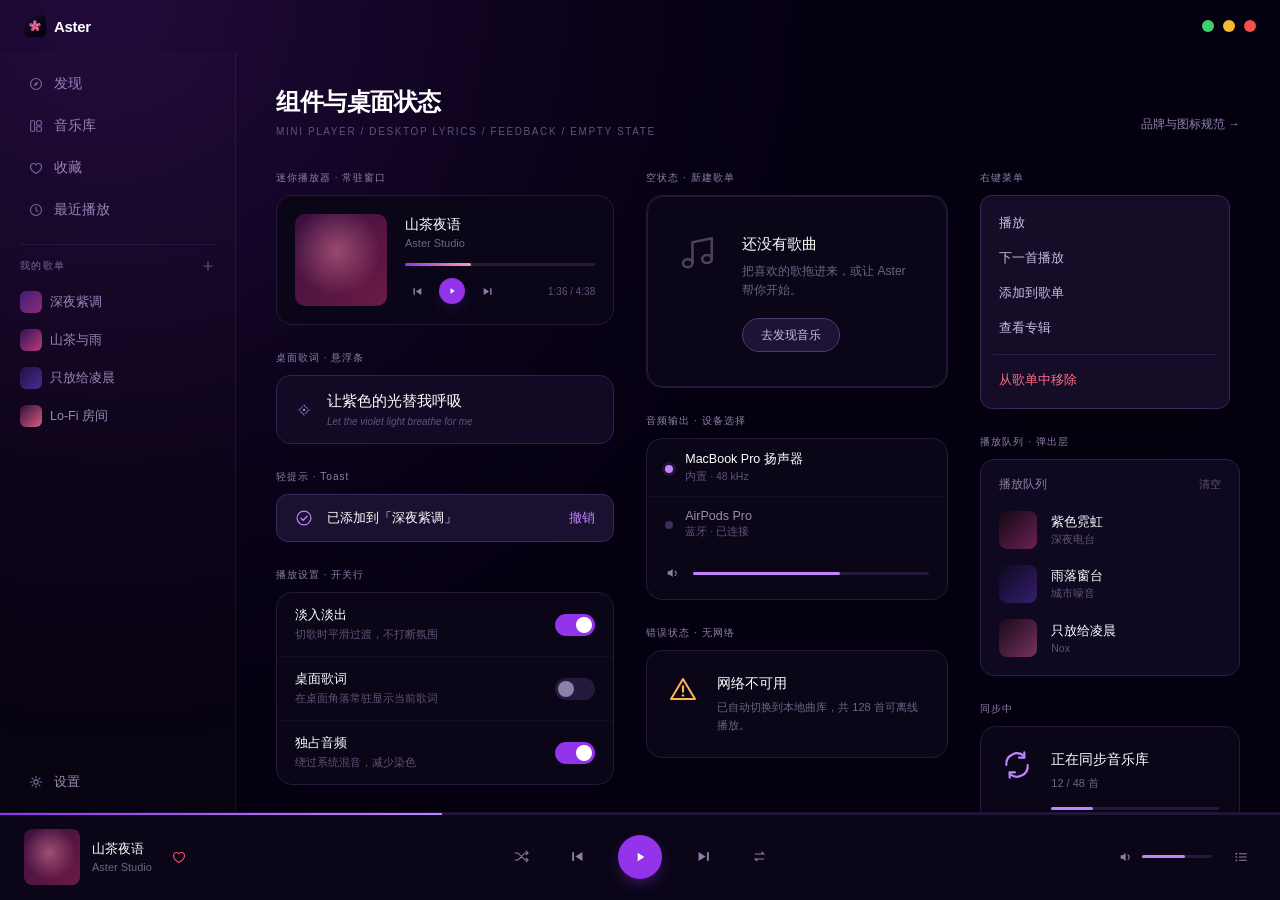
==== Design/components.html @ 730d6020 "初始化提交" ====
<!DOCTYPE html>
<html lang="zh-CN">
<head>
<meta charset="UTF-8">
<meta name="viewport" content="width=device-width, initial-scale=1">
<title>组件与状态 · Aster</title>
<link rel="stylesheet" href="styles.css">
<script>document.documentElement.classList.toggle('no-vt', !(("onpagereveal" in window) && location.protocol !== "file:"));</script>
</head>
<body data-page="components">

<script src="sprite.js"></script>

<div class="app">

  <header class="titlebar">
    <a class="brand" href="index.html">
      <svg class="mark" viewBox="0 0 512 512"><use href="#app-icon"/></svg>
      Aster
    </a>
    <div class="win-controls">
        <button class="wc wc-green" data-wc="max" title="进入全屏" aria-label="进入全屏">
          <svg class="ico-enter" viewBox="0 0 8 8"><path d="M1.5 1.5H4.4L1.5 4.4V1.5Z" fill="#0B2A16"/><path d="M6.5 6.5H3.6L6.5 3.6V6.5Z" fill="#0B2A16"/></svg>
          <svg class="ico-exit" viewBox="0 0 8 8"><path d="M4.5 3.5V1.2L1.2 4.5H3.5V3.5H4.5ZM3.5 4.5V6.8L6.8 3.5H4.5V4.5H3.5Z" fill="#0B2A16"/></svg>
        </button>
        <button class="wc wc-yellow" data-wc="min" title="缩小" aria-label="缩小">
          <svg viewBox="0 0 8 8"><path d="M2 4h4" stroke="#2A1D02" stroke-width="1.3" stroke-linecap="round" fill="none"/></svg>
        </button>
        <button class="wc wc-red" data-wc="close" title="关闭" aria-label="关闭">
          <svg viewBox="0 0 8 8"><path d="M2.2 2.2l3.6 3.6M5.8 2.2L2.2 5.8" stroke="#310604" stroke-width="1.15" stroke-linecap="round" fill="none"/></svg>
        </button>
      </div>
  </header>

  <div class="body">

    <aside class="sidebar">
      <nav class="nav">
        <a href="index.html"><svg class="icon"><use href="#i-home"/></svg>发现</a>
        <a href="playlist.html"><svg class="icon"><use href="#i-library"/></svg>音乐库</a>
        <a href="playlist.html"><svg class="icon"><use href="#i-heart"/></svg>收藏</a>
        <a href="playlist.html"><svg class="icon"><use href="#i-clock"/></svg>最近播放</a>
      </nav>

      <div class="side-sep"></div>

      <div class="side-label">
        我的歌单
        <button aria-label="新建歌单"><svg class="icon" style="width:14px;height:14px"><use href="#i-plus"/></svg></button>
      </div>
      <div class="playlists">
        <a href="playlist.html"><span class="pl-thumb" style="background:linear-gradient(135deg,#3A1A6B,#8B2D6B)"></span>深夜紫调</a>
        <a href="playlist.html"><span class="pl-thumb" style="background:linear-gradient(135deg,#241046,#C33C71)"></span>山茶与雨</a>
        <a href="playlist.html"><span class="pl-thumb" style="background:linear-gradient(135deg,#141033,#4B2A8F)"></span>只放给凌晨</a>
        <a href="playlist.html"><span class="pl-thumb" style="background:linear-gradient(135deg,#2B0E2A,#E0617F)"></span>Lo-Fi 房间</a>
      </div>

      <div class="side-bottom">
        <a href="settings.html"><svg class="icon"><use href="#i-settings"/></svg>设置</a>
      </div>
    </aside>

    <main class="content">

      <div class="page-head">
        <div>
          <h1>组件与桌面状态</h1>
          <p>MINI PLAYER  /  DESKTOP LYRICS  /  FEEDBACK  /  EMPTY STATE</p>
        </div>
        <a class="page-link" href="brand.html">品牌与图标规范 →</a>
      </div>

      <div class="spec-cols">

        <!-- ============ 第一列 ============ -->
        <div class="spec-col">

          <div>
            <p class="spec-label">迷你播放器 · 常驻窗口</p>
            <div class="spec">
              <div class="mini">
                <div class="cover"></div>
                <div class="mini-body">
                  <div class="mini-title">山茶夜语</div>
                  <div class="mini-artist">Aster Studio</div>
                  <div class="mini-bar"><i></i></div>
                  <div class="mini-ctrl">
                    <button class="icon-btn" data-prev aria-label="上一首"><svg class="icon"><use href="#i-prev"/></svg></button>
                    <button class="play-btn" data-toggle aria-label="播放/暂停">
                      <svg class="icon icon-play"><use href="#i-play"/></svg>
                      <svg class="icon icon-pause"><use href="#i-pause"/></svg>
                    </button>
                    <button class="icon-btn" data-next aria-label="下一首"><svg class="icon"><use href="#i-next"/></svg></button>
                    <span class="mini-time">1:42 / 4:38</span>
                  </div>
                </div>
              </div>
            </div>
          </div>

          <div>
            <p class="spec-label">桌面歌词 · 悬浮条</p>
            <div class="lyricbar">
              <svg class="icon mark"><use href="#i-lyric"/></svg>
              <div>
                <div class="lyric-main">让紫色的光替我呼吸</div>
                <div class="lyric-sub">Let the violet light breathe for me</div>
              </div>
            </div>
          </div>

          <div>
            <p class="spec-label">轻提示 · Toast</p>
            <div class="toast">
              <svg class="icon"><use href="#i-check"/></svg>
              <span>已添加到「深夜紫调」</span>
              <button>撤销</button>
            </div>
          </div>

          <div>
            <p class="spec-label">播放设置 · 开关行</p>
            <div class="spec">
              <div class="setting">
                <div class="txt"><strong>淡入淡出</strong><span>切歌时平滑过渡，不打断氛围</span></div>
                <div class="switch on"></div>
              </div>
              <div class="setting">
                <div class="txt"><strong>桌面歌词</strong><span>在桌面角落常驻显示当前歌词</span></div>
                <div class="switch"></div>
              </div>
              <div class="setting">
                <div class="txt"><strong>独占音频</strong><span>绕过系统混音，减少染色</span></div>
                <div class="switch on"></div>
              </div>
            </div>
          </div>

          <div>
            <p class="spec-label">首次启动 · 欢迎</p>
            <div class="spec">
              <div class="note-card">
                <svg class="icon" style="color:#C084FC"><use href="#i-sparkle"/></svg>
                <div>
                  <h4>欢迎来到 Aster</h4>
                  <p>先从一首歌开始，剩下的交给夜晚。</p>
                  <a class="btn-mini" href="index.html">开始聆听</a>
                </div>
              </div>
            </div>
          </div>

        </div>

        <!-- ============ 第二列 ============ -->
        <div class="spec-col">

          <div>
            <p class="spec-label">空状态 · 新建歌单</p>
            <div class="spec">
              <div class="empty">
                <svg class="icon"><use href="#i-note"/></svg>
                <div>
                  <h4>还没有歌曲</h4>
                  <p>把喜欢的歌拖进来，或让 Aster 帮你开始。</p>
                  <a class="btn-mini" href="index.html">去发现音乐</a>
                </div>
              </div>
            </div>
          </div>

          <div>
            <p class="spec-label">音频输出 · 设备选择</p>
            <div class="spec">
              <div class="device on">
                <span class="dot"></span>
                <div><strong>MacBook Pro 扬声器</strong><span>内置 · 48 kHz</span></div>
              </div>
              <div class="device">
                <span class="dot"></span>
                <div><strong>AirPods Pro</strong><span>蓝牙 · 已连接</span></div>
              </div>
              <div style="padding:14px 18px 18px;display:flex;align-items:center;gap:12px;color:#8B80A8">
                <svg class="icon"><use href="#i-volume"/></svg>
                <div class="vol-track" style="flex:1;width:auto"><i style="width:62%"></i></div>
              </div>
            </div>
          </div>

          <div>
            <p class="spec-label">错误状态 · 无网络</p>
            <div class="spec">
              <div class="note-card">
                <svg class="icon" style="color:#FFB454"><use href="#i-warn"/></svg>
                <div>
                  <h4>网络不可用</h4>
                  <p>已自动切换到本地曲库，共 128 首可离线播放。</p>
                </div>
              </div>
            </div>
          </div>

        </div>

        <!-- ============ 第三列 ============ -->
        <div class="spec-col">

          <div>
            <p class="spec-label">右键菜单</p>
            <div class="menu">
              <a href="now-playing.html">播放</a>
              <a href="#">下一首播放</a>
              <a href="#">添加到歌单</a>
              <a href="#">查看专辑</a>
              <hr>
              <a href="#" class="danger">从歌单中移除</a>
            </div>
          </div>

          <div>
            <p class="spec-label">播放队列 · 弹出层</p>
            <div class="listcard">
              <div class="lc-head"><strong>播放队列</strong><span>清空</span></div>
              <div class="q-row" data-play="紫色霓虹">
                <div class="q-cover" style="background:linear-gradient(135deg,#14080F,#6B2157)"></div>
                <div class="q-meta"><strong>紫色霓虹</strong><span>深夜电台</span></div>
              </div>
              <div class="q-row" data-play="雨落窗台">
                <div class="q-cover" style="background:linear-gradient(135deg,#0D0821,#361E6B)"></div>
                <div class="q-meta"><strong>雨落窗台</strong><span>城市噪音</span></div>
              </div>
              <div class="q-row" data-play="只放给凌晨">
                <div class="q-cover" style="background:linear-gradient(135deg,#1C081C,#75335C)"></div>
                <div class="q-meta"><strong>只放给凌晨</strong><span>Nox</span></div>
              </div>
            </div>
          </div>

          <div>
            <p class="spec-label">同步中</p>
            <div class="spec">
              <div class="note-card">
                <svg class="icon" style="color:#C084FC"><use href="#i-sync"/></svg>
                <div style="flex:1">
                  <h4>正在同步音乐库</h4>
                  <p>12 / 48 首</p>
                  <div class="vol-track" style="width:100%;margin-top:14px"><i style="width:25%"></i></div>
                </div>
              </div>
            </div>
          </div>

        </div>

      </div>
    </main>
  </div>

  <footer class="playerbar" id="playerbar">
    <div class="pb-progress"><div class="fill"></div></div>
    <div class="pb-left">
      <a href="now-playing.html" class="pb-cover" title="打开正在播放"></a>
      <div class="pb-meta">
        <strong id="pb-title">山茶夜语</strong>
        <span id="pb-artist">Aster Studio</span>
      </div>
      <button class="icon-btn liked" data-like aria-label="喜欢">
        <svg class="icon"><use href="#i-heart"/></svg>
      </button>
    </div>
    <div class="pb-center">
      <button class="icon-btn" aria-label="随机播放"><svg class="icon"><use href="#i-shuffle"/></svg></button>
      <button class="icon-btn" data-prev aria-label="上一首"><svg class="icon"><use href="#i-prev"/></svg></button>
      <button class="play-btn" data-toggle aria-label="播放/暂停">
        <svg class="icon icon-play"><use href="#i-play"/></svg>
        <svg class="icon icon-pause"><use href="#i-pause"/></svg>
      </button>
      <button class="icon-btn" data-next aria-label="下一首"><svg class="icon"><use href="#i-next"/></svg></button>
      <button class="icon-btn" aria-label="循环"><svg class="icon"><use href="#i-repeat"/></svg></button>
    </div>
    <div class="pb-right">
      <div class="volume">
        <svg class="icon"><use href="#i-volume"/></svg>
        <div class="vol-track"><i></i></div>
      </div>
      <button class="icon-btn" aria-label="播放歌曲列表" data-queue title="播放队列"><svg class="icon"><use href="#i-queue"/></svg></button>
    </div>
  </footer>

</div>

<script src="app.js"></script>
</body>
</html>
---- Design/styles.css ----
/* ============================================================
   Aster — 桌面音乐应用 / 视觉样式
   紫黑基调 · 山茶花图标 · 单页承载多页面原型
   ============================================================ */

:root{
  /* 底色 */
  --bg:            #050010;
  --panel:         #080311;
  --card:          #0A0517;
  --card-2:        #0E0820;
  --card-3:        #150D28;

  /* 描边 */
  --stroke:        #221A38;
  --stroke-soft:   #171029;
  --stroke-strong: #2A1F44;

  /* 品牌色 */
  --purple:        #9333EA;
  --purple-l:      #C084FC;
  --purple-glow:   #A855F7;
  --rose:          #FF4D6D;
  --rose-soft:     #FF6B8A;
  --gold:          #FFC46B;
  --amber:         #FFB454;

  /* 文字 */
  --text:          #FFFFFF;
  --text-2:        #A8A8C2;
  --text-3:        #6C6484;
  --text-4:        #5E5478;

  --r-xl: 22px;
  --r-lg: 20px;
  --r-md: 16px;
  --r-sm: 10px;

  --ease: cubic-bezier(.22,.61,.36,1);
}

*{ box-sizing: border-box; }

html,body{
  height:100%;
  margin:0;
  background: var(--bg);
}

body{
  font-family: "Inter", "Inter Tight", "Segoe UI", "Noto Sans SC", "PingFang SC",
               "HarmonyOS Sans SC", "Microsoft YaHei", -apple-system, BlinkMacSystemFont, sans-serif;
  color: var(--text);
  font-size: 14px;
  -webkit-font-smoothing: antialiased;
  text-rendering: optimizeLegibility;
}

a{ color: inherit; text-decoration: none; }

/* 图标精灵（由 sprite.js 注入）与通用图标尺寸 */
.sprite{ position:absolute; width:0; height:0; overflow:hidden; }
.icon{ width:16px; height:16px; display:inline-block; vertical-align:middle; flex:0 0 auto; }
button{ font-family: inherit; border:0; background:none; color:inherit; cursor:pointer; padding:0; }
::selection{ background: rgba(147,51,234,.4); }

/* 滚动条 */
::-webkit-scrollbar{ width:10px; height:10px; }
::-webkit-scrollbar-track{ background: transparent; }
::-webkit-scrollbar-thumb{ background:#221A38; border-radius:5px; border:3px solid transparent; background-clip: content-box; }
::-webkit-scrollbar-thumb:hover{ background:#332a52; background-clip: content-box; }

/* ============================================================
   应用外壳
   ============================================================ */
.app{
  height:100vh;
  display:flex;
  flex-direction:column;
  background: var(--bg);
  overflow:hidden;
}

/* 顶栏 */
.titlebar{
  height:52px;
  flex:0 0 52px;
  display:flex;
  align-items:center;
  justify-content:space-between;
  padding:0 24px;
  position:relative;
  z-index:20;
}
.brand{
  display:flex;
  align-items:center;
  gap:8px;
  font-family:"Inter Tight","Inter","Segoe UI",sans-serif;
  font-weight:600;
  font-size:15px;
  letter-spacing:-.02em;
}
.brand .mark{ width:22px; height:22px; display:block; }

/* 窗口控制：绿 = 缩小，黄 = 全屏，红 = 关闭 */
.win-controls{ display:flex; align-items:center; gap:9px; }
.wc{
  width:12px; height:12px;
  border-radius:50%;
  display:flex; align-items:center; justify-content:center;
  padding:0;
  transition: transform .16s var(--ease), filter .16s var(--ease);
}
.wc svg{ width:8px; height:8px; opacity:0; transition: opacity .14s var(--ease); }
.win-controls:hover .wc svg{ opacity:.82; }
.wc:hover{ filter:brightness(1.12); }
.wc:active{ transform: scale(.9); }
.wc-green{ background:#3FCF6E; }
.wc-yellow{ background:#F5B831; }
.wc-red{ background:#F2504B; }

/* 主体 */
.body{
  flex:1;
  min-height:0;
  display:flex;
  position:relative;
}

/* ============================================================
   侧边栏
   ============================================================ */
.sidebar{
  width:236px;
  flex:0 0 236px;
  background: var(--panel);
  border-right:1px solid var(--stroke-soft);
  display:flex;
  flex-direction:column;
  padding:12px 0 10px;
  overflow-y:auto;
}
.nav{ padding:0 16px; display:flex; flex-direction:column; gap:2px; }
.nav a{
  display:flex;
  align-items:center;
  gap:10px;
  height:40px;
  padding:0 12px;
  border-radius:10px;
  font-size:13.5px;
  color:#9A90B4;
  transition: background .16s var(--ease), color .16s var(--ease);
}
.nav a .icon{ width:16px; height:16px; flex:0 0 16px; color:#7A7099; transition: color .16s var(--ease); }
.nav a:hover{ background: rgba(255,255,255,.03); color:#C9BCE4; }
.nav a:hover .icon{ color:#9A90B4; }
.nav a.active{ background:#191030; color:#fff; }
.nav a.active .icon{ color: var(--purple-l); }

.side-sep{ height:1px; background: var(--stroke-soft); margin:14px 20px; }

.side-label{
  display:flex;
  align-items:center;
  justify-content:space-between;
  padding:0 20px;
  margin-bottom:10px;
  font-size:10px;
  letter-spacing:.14em;
  color:#7A7099;
  font-weight:500;
}
.side-label button{ color:#5E5478; display:flex; transition: color .16s var(--ease); }
.side-label button:hover{ color: var(--purple-l); }

.playlists{ padding:0 20px; display:flex; flex-direction:column; gap:0; }
.playlists a{
  display:flex;
  align-items:center;
  gap:8px;
  height:38px;
  padding:0 8px;
  margin:0 -8px;
  border-radius:8px;
  font-size:12.5px;
  color:#9A90B4;
  transition: background .16s var(--ease), color .16s var(--ease);
}
.playlists a:hover{ background: rgba(255,255,255,.03); color:#E8E2F5; }
.playlists a.current{ background:#191030; color:#fff; }
.pl-thumb{
  width:22px; height:22px; border-radius:6px; flex:0 0 22px;
}

.side-bottom{ margin-top:auto; padding:8px 16px 0; }
.side-bottom a{
  display:flex; align-items:center; gap:10px;
  height:40px; padding:0 12px; border-radius:10px;
  font-size:13px; color:#9A90B4;
  transition: background .16s var(--ease);
}
.side-bottom a:hover{ background: rgba(255,255,255,.03); }
.side-bottom .icon{ width:16px; height:16px; color:#7A7099; }

/* ============================================================
   内容区
   ============================================================ */
.content{
  flex:1;
  min-width:0;
  overflow-y:auto;
  padding:0 40px 36px;
  position:relative;
}
.content::before{
  content:"";
  position:fixed;
  left:0; top:0;
  width:900px; height:760px;
  background: radial-gradient(circle at 12% 0%, rgba(147,51,234,.20), rgba(120,40,200,.06) 42%, transparent 68%);
  pointer-events:none;
  z-index:0;
}
.content > *{ position:relative; z-index:1; }

.content-head{
  display:flex;
  align-items:flex-start;
  justify-content:space-between;
  gap:24px;
  padding-top:26px;
  margin-bottom:26px;
}
.greeting{
  margin:0 0 6px;
  font-size:12.5px;
  color:#8B80A8;
  letter-spacing:.02em;
}
h1.page-title{
  margin:0;
  font-size:29px;
  font-weight:700;
  letter-spacing:-.01em;
  line-height:1.25;
}
.head-actions{ display:flex; align-items:center; gap:20px; padding-top:2px; }

.search{
  display:flex;
  align-items:center;
  gap:10px;
  width:310px;
  height:36px;
  padding:0 14px;
  border-radius:18px;
  background:#120B22;
  border:1px solid #241A3E;
  transition: border-color .18s var(--ease), background .18s var(--ease);
}
.search:focus-within{ border-color: rgba(147,51,234,.55); background:#150D28; }
.search .icon{ width:14px; height:14px; color:#6C6484; flex:0 0 14px; }
.search input{
  flex:1; min-width:0;
  background:none; border:0; outline:0;
  color: var(--text);
  font-size:12.5px;
  font-family:inherit;
}
.search input::placeholder{ color:#6C6484; }
.search kbd{
  font-family:"Inter",sans-serif;
  font-size:10.5px;
  color:#4A4160;
  border:1px solid #2A2046;
  border-radius:5px;
  padding:1px 5px;
  line-height:1.4;
}
.avatar{
  width:30px; height:30px; border-radius:50%;
  background: linear-gradient(135deg,#9333EA,#FF4D6D);
  box-shadow: 0 0 0 1px #3A2C5E;
  flex:0 0 30px;
}

/* ---------- 精选横幅 ---------- */
.hero{
  position:relative;
  height:250px;
  border-radius: var(--r-lg);
  border:1px solid #3A2760;
  overflow:hidden;
  display:flex;
  align-items:center;
  justify-content:space-between;
  padding:0 32px;
  background-image:
    radial-gradient(circle at 88% 120%, rgba(255,77,109,.22), transparent 55%),
    linear-gradient(135deg,#380957 0%, #1C082E 52%, #5C1749 100%);
}
.hero-copy{ position:relative; z-index:2; }
.hero-tag{
  margin:0 0 6px;
  font-size:10.5px;
  font-weight:600;
  letter-spacing:.2em;
  color:#D8B4FE;
}
.hero h2{
  margin:0 0 14px;
  font-size:40px;
  font-weight:700;
  letter-spacing:-.02em;
  line-height:1.1;
}
.hero p{
  margin:0 0 22px;
  max-width:400px;
  font-size:13px;
  line-height:1.65;
  color:#B9AECF;
  white-space:pre-line;
}
.hero-actions{ display:flex; gap:12px; }
.btn{
  display:inline-flex;
  align-items:center;
  gap:8px;
  height:42px;
  padding:0 24px;
  border-radius:21px;
  font-size:13px;
  font-weight:500;
  transition: transform .16s var(--ease), background .16s var(--ease), box-shadow .2s var(--ease);
}
.btn .icon{ width:14px; height:14px; }
.btn-primary{
  background: var(--purple);
  color:#fff;
  box-shadow: 0 6px 20px -8px rgba(147,51,234,.9);
}
.btn-primary:hover{ background:#9F46F0; box-shadow:0 8px 26px -8px rgba(168,85,247,.95); }
.btn-ghost{
  background:#150A28;
  border:1px solid #4A3A70;
  color:#C9BCE4;
}
.btn-ghost:hover{ background:#1D1033; }
.btn:active{ transform: translateY(1px); }

.hero-art{
  position:relative;
  width:192px; height:192px;
  border-radius: var(--r-md);
  border:1px solid #5A3A78;
  overflow:hidden;
  flex:0 0 192px;
  background-image:
    radial-gradient(circle at 44% 42%, rgba(255,150,175,.40), rgba(255,90,130,.12) 44%, transparent 64%),
    linear-gradient(135deg,#380957 0%, #1C082E 48%, #6E1B50 100%);
  transition: transform .4s var(--ease);
}
.hero:hover .hero-art{ transform: scale(1.02) rotate(-.6deg); }
.art-ring{
  position:absolute; inset:34%;
  border:1px solid rgba(255,255,255,.28);
  border-radius:50%;
}

/* ---------- 分区标题 ---------- */
.section-head{
  display:flex;
  align-items:baseline;
  justify-content:space-between;
  margin:34px 0 20px;
}
.section-head h3{
  margin:0;
  font-size:17px;
  font-weight:600;
  letter-spacing:-.01em;
}
.section-head a{ font-size:12px; color:#7A7099; transition: color .16s var(--ease); }
.section-head a:hover{ color: var(--purple-l); }

/* ---------- 专辑卡片 ---------- */
.cards{
  display:grid;
  grid-template-columns: repeat(5, minmax(0,1fr));
  gap:20px;
}
.card{ display:block; }
.card .cover{
  position:relative;
  aspect-ratio:1;
  border-radius:14px;
  border:1px solid #2A1F44;
  overflow:hidden;
  transition: transform .28s var(--ease), box-shadow .28s var(--ease);
}
.card:hover .cover{
  transform: translateY(-4px);
  box-shadow: 0 18px 40px -18px rgba(0,0,0,.9), 0 0 0 1px rgba(192,132,252,.18);
}
.card .cover::after{
  content:"";
  position:absolute; inset:0;
  background: linear-gradient(180deg, transparent 55%, rgba(5,0,16,.35));
  opacity:0;
  transition: opacity .28s var(--ease);
}
.card:hover .cover::after{ opacity:1; }
.card .play-fab{
  position:absolute;
  right:12px; bottom:12px;
  width:38px; height:38px;
  border-radius:50%;
  background: var(--purple);
  display:flex; align-items:center; justify-content:center;
  opacity:0;
  transform: translateY(6px);
  transition: opacity .24s var(--ease), transform .24s var(--ease);
  box-shadow:0 8px 20px -8px rgba(0,0,0,.8);
  z-index:2;
}
.card .play-fab .icon{ width:14px; height:14px; }
.card:hover .play-fab{ opacity:1; transform:none; }
.card h4{
  margin:12px 0 4px;
  font-size:13px;
  font-weight:500;
  color:#fff;
}
.card span{
  font-size:11.5px;
  color:#6C6484;
}

/* 封面渐变（与设计稿一致） */
.c1{ background-image: radial-gradient(circle at 78% 82%, rgba(255,120,155,.40), rgba(255,77,109,0) 62%), linear-gradient(135deg,#241040,#5C214A); }
.c2{ background-image: radial-gradient(circle at 12% 8%, rgba(216,180,254,.30), rgba(147,51,234,0) 60%), linear-gradient(135deg,#14080F,#6B2157); }
.c3{ background-image: radial-gradient(circle at 55% 88%, rgba(140,90,255,.42), rgba(120,60,220,0) 62%), linear-gradient(135deg,#0D0821,#361E6B); }
.c4{ background-image: radial-gradient(circle at 22% 55%, rgba(255,150,165,.28), rgba(255,120,140,0) 58%), linear-gradient(135deg,#1C081C,#75335C); }
.c5{ background-image: radial-gradient(circle at 60% 12%, rgba(190,150,255,.36), rgba(140,80,230,0) 60%), linear-gradient(135deg,#0D0824,#4F2985); }

/* ============================================================
   播放条
   ============================================================ */
.playerbar{
  position:relative;
  flex:0 0 88px;
  height:88px;
  background: var(--card);
  border-top:1px solid #1C1436;
  display:flex;
  align-items:center;
  padding:0 24px;
  z-index:15;
}
.pb-progress{
  position:absolute;
  top:0; left:0; right:0;
  height:2px;
  background:#221637;
}
.pb-progress .fill{
  height:100%;
  width:43%;
  background: linear-gradient(90deg,#9333EA,#C084FC);
  position:relative;
}
.pb-progress .fill::after{
  content:"";
  position:absolute;
  right:-4px; top:-3px;
  width:8px; height:8px;
  border-radius:50%;
  background:#fff;
  opacity:0;
  transition: opacity .2s var(--ease);
}
.playerbar:hover .pb-progress .fill::after{ opacity:1; }

.pb-left{
  display:flex;
  align-items:center;
  gap:12px;
  min-width:0;
  flex:1;
}
.pb-cover{
  width:56px; height:56px;
  border-radius:8px;
  flex:0 0 56px;
  background-image:
    radial-gradient(circle at 45% 42%, rgba(255,150,175,.45), transparent 60%),
    linear-gradient(135deg,#3A0F3F,#6B1A46);
}
.pb-meta{ min-width:0; }
.pb-meta strong{
  display:block;
  font-size:13px;
  font-weight:500;
  white-space:nowrap;
  overflow:hidden;
  text-overflow:ellipsis;
}
.pb-meta span{
  display:block;
  font-size:11px;
  color:#6C6484;
  margin-top:3px;
  white-space:nowrap;
  overflow:hidden;
  text-overflow:ellipsis;
}
.icon-btn{
  width:30px; height:30px;
  display:flex; align-items:center; justify-content:center;
  border-radius:50%;
  color:#8B80A8;
  transition: color .16s var(--ease), background .16s var(--ease);
}
.icon-btn:hover{ color:#E8E2F5; background: rgba(255,255,255,.05); }
.icon-btn .icon{ width:16px; height:16px; }
.icon-btn.liked{ color: var(--rose); }
.icon-btn.liked .icon path{ fill: rgba(255,77,109,.18); }

.pb-center{
  display:flex;
  align-items:center;
  gap:26px;
  flex:0 0 auto;
}
.pb-center .icon-btn .icon{ width:17px; height:17px; }
.play-btn{
  width:44px; height:44px;
  border-radius:50%;
  background: var(--purple);
  display:flex; align-items:center; justify-content:center;
  box-shadow: 0 6px 18px -8px rgba(147,51,234,.9);
  transition: background .16s var(--ease), transform .16s var(--ease);
}
.play-btn:hover{ background:#9F46F0; }
.play-btn:active{ transform: scale(.96); }
.play-btn .icon{ width:16px; height:16px; }
.play-btn .icon-pause{ display:none; }
.playing .play-btn .icon-play{ display:none; }
.playing .play-btn .icon-pause{ display:block; }
/* 无播放条的页面（正在播放）由根节点承担播放状态 */
.is-playing .play-btn .icon-play{ display:none; }
.is-playing .play-btn .icon-pause{ display:block; }

.pb-right{
  display:flex;
  align-items:center;
  gap:14px;
  flex:1;
  justify-content:flex-end;
}
.volume{
  display:flex; align-items:center; gap:8px;
  color:#8B80A8;
}
.volume .icon{ width:16px; height:16px; }
.vol-track{
  width:70px; height:3px; border-radius:2px;
  background:#241A3E;
  position:relative;
}
.vol-track i{
  position:absolute; inset:0 auto 0 0;
  width:62%;
  border-radius:2px;
  background: var(--purple-l);
}

/* ============================================================
   02 正在播放
   ============================================================ */
.np{
  height:100vh;
  display:flex;
  flex-direction:column;
  overflow:hidden;
  position:relative;
}
.np::before,
.np::after{
  content:"";
  position:absolute;
  border-radius:50%;
  pointer-events:none;
}
.np::before{
  width:1100px; height:900px;
  left:-240px; top:340px;
  background: radial-gradient(circle, rgba(147,51,234,.30), rgba(90,26,150,.05) 50%, transparent 70%);
}
.np::after{
  width:1000px; height:900px;
  right:-120px; top:-420px;
  background: radial-gradient(circle, rgba(255,77,109,.20), rgba(150,50,100,.04) 50%, transparent 70%);
}
.np-head{
  position:relative; z-index:5;
  height:56px; flex:0 0 56px;
  display:flex; align-items:center; gap:14px;
  padding:0 26px;
}
.np-head .back{
  width:30px; height:30px;
  display:flex; align-items:center; justify-content:center;
  border-radius:50%;
  color:#C9BCE4;
  transition: background .16s var(--ease);
}
.np-head .back:hover{ background: rgba(255,255,255,.05); }
.np-head .back .icon{ width:18px; height:18px; }
.np-head .crumb{ font-size:12.5px; color:#8B80A8; }
.np-head .win-controls{ margin-left:auto; }

.np-body{
  position:relative; z-index:4;
  flex:1; min-height:0;
  display:grid;
  grid-template-columns: 420px minmax(0,1fr);
  gap:140px;
  padding:52px 100px 40px;
  align-items:start;
}
.np-left{ width:420px; }
.np-art{
  position:relative;
  width:420px; height:420px;
  border-radius: var(--r-xl);
  border:1px solid #5A3A78;
  overflow:hidden;
  background-image:
    radial-gradient(circle at 42% 40%, rgba(255,150,175,.55), rgba(255,90,130,.14) 45%, transparent 66%),
    linear-gradient(135deg,#3D0F57 0%, #1E0833 46%, #7A1F52 100%);
  box-shadow: 0 40px 90px -40px rgba(0,0,0,.95);
}
.np-art .art-ring{ inset:34%; border-color: rgba(255,255,255,.26); }

.np-title{
  margin:26px 0 8px;
  font-size:34px;
  font-weight:700;
  letter-spacing:-.02em;
}
.np-artist{ margin:0; font-size:13.5px; color:#8B80A8; }

.np-progress{ margin-top:30px; }
.range{
  position:relative;
  height:3px;
  border-radius:2px;
  background:#2A2046;
  cursor:pointer;
}
.range .fill{
  position:absolute; inset:0 auto 0 0;
  border-radius:2px;
  background: linear-gradient(90deg,#9333EA,#FF9AAB);
}
.range .knob{
  position:absolute;
  top:50%; width:10px; height:10px;
  border-radius:50%; background:#fff;
  transform: translate(-50%,-50%);
  box-shadow: 0 0 0 4px rgba(255,255,255,.08);
}
.range-time{
  display:flex; justify-content:space-between;
  margin-top:12px;
  font-size:11px;
  color:#6C6484;
  font-variant-numeric: tabular-nums;
}

.np-controls{
  display:flex;
  align-items:center;
  gap:26px;
  margin-top:28px;
}
.np-controls .icon-btn .icon{ width:18px; height:18px; }
.np-controls .play-btn{ width:64px; height:64px; }
.np-controls .play-btn .icon{ width:22px; height:22px; }
.np-controls .spacer{ flex:1; }

.np-right{ min-width:0; }
.lyrics-label{
  font-size:10px; letter-spacing:.2em; color:#5E5478;
  font-weight:500; margin:0 0 26px;
}
.lyrics{ display:flex; flex-direction:column; gap:18px; }
.lyric{
  position:relative;
  font-size:17px;
  line-height:1.5;
  color:#4E4568;
  cursor:pointer;
  transition: color .28s var(--ease), transform .28s var(--ease);
  padding-left:0;
}
.lyric:hover{ color:#8B80A8; }
.lyric.near{ color:#6B6088; }
.lyric.active{
  font-size:24px;
  font-weight:500;
  color:#fff;
  letter-spacing:-.01em;
}
.lyric.active::before{
  content:"";
  position:absolute;
  left:-32px; top:50%;
  transform: translateY(-50%);
  width:3px; height:26px;
  border-radius:2px;
  background: var(--purple-glow);
}

.np-queue{ margin-top:34px; border-top:1px solid var(--stroke-soft); padding-top:20px; }
.np-queue .section-head{ margin:0 0 16px; }
.np-queue .section-head h3{ font-size:12px; color:#8B80A8; font-weight:500; }
.np-queue .section-head span{ font-size:11px; color:#5E5478; }
.q-row{
  display:flex; align-items:center; gap:14px;
  padding:9px 10px; margin:0 -10px;
  border-radius:10px;
  cursor:pointer;
  transition: background .16s var(--ease);
}
.q-row:hover{ background: rgba(255,255,255,.03); }
.q-cover{ width:38px; height:38px; border-radius:8px; flex:0 0 38px; }
.q-meta{ flex:1; min-width:0; }
.q-meta strong{ display:block; font-size:13px; font-weight:500; }
.q-meta span{ display:block; font-size:10.5px; color:#5E5478; margin-top:2px; }
.q-time{ font-size:11px; color:#5E5478; font-variant-numeric: tabular-nums; }

/* ============================================================
   03 歌单详情
   ============================================================ */
.pk-head{
  display:flex;
  align-items:flex-start;
  gap:28px;
  padding-top:26px;
}
.pk-cover{
  width:168px; height:168px;
  border-radius: var(--r-md);
  border:1px solid #4A3568;
  flex:0 0 168px;
  position:relative;
  overflow:hidden;
  background-image:
    radial-gradient(circle at 40% 42%, rgba(255,160,180,.45), transparent 62%),
    linear-gradient(135deg,#1E0C38 0%, #4D1949 55%, #6B2347 100%);
}
.pk-cover .art-ring{ inset:31%; border-color: rgba(255,255,255,.24); }
.pk-info{ min-width:0; padding-top:4px; }
.pk-type{
  margin:0 0 8px;
  font-size:10px; font-weight:600;
  letter-spacing:.2em;
  color: var(--purple-l);
}
.pk-info h1{
  margin:0 0 12px;
  font-size:42px;
  font-weight:700;
  letter-spacing:-.025em;
  line-height:1.1;
}
.pk-desc{ margin:0 0 12px; font-size:13px; color:#A8A8C2; max-width:620px; line-height:1.6; }
.pk-meta{ margin:0 0 20px; font-size:11.5px; color:#6C6484; }
.pk-actions{ display:flex; align-items:center; gap:12px; }
.btn-sm{ height:40px; padding:0 20px; border-radius:20px; font-size:13px; }

.tracks{ margin-top:34px; }
.tr-head,
.tr-row{
  display:grid;
  grid-template-columns: 46px minmax(0,1fr) 300px 92px;
  align-items:center;
}
.tr-head{
  height:34px;
  font-size:10.5px;
  color:#5E5478;
  border-bottom:1px solid var(--stroke-soft);
  letter-spacing:.02em;
}
.tr-head .num{ padding-left:6px; }
.tr-row{
  height:56px;
  border-radius:10px;
  transition: background .14s var(--ease);
  cursor:pointer;
  position:relative;
}
.tr-row:hover{ background: rgba(255,255,255,.035); }
.tr-row .num{
  padding-left:8px;
  font-size:11px;
  color:#5E5478;
  font-variant-numeric: tabular-nums;
}
.tr-cell{ display:flex; align-items:center; gap:14px; min-width:0; }
.tr-cover{ width:36px; height:36px; border-radius:6px; flex:0 0 36px; }
.tr-name{
  font-size:13px; color:#E8E2F5;
  white-space:nowrap; overflow:hidden; text-overflow:ellipsis;
}
.tr-album{ font-size:12px; color:#6C6484; white-space:nowrap; overflow:hidden; text-overflow:ellipsis; }
.tr-dur{ font-size:11px; color:#5E5478; font-variant-numeric: tabular-nums; text-align:left; padding-left:4px; }
.tr-row.active .tr-name{ color: var(--purple-l); font-weight:500; }
.tr-row.active .num{ visibility:hidden; }
.tr-row .eq{
  position:absolute;
  left:10px; top:50%;
  transform:translateY(-50%);
  display:none;
}
.tr-row.active .eq{ display:flex; }

/* 跳动均衡器 */
.eq{ display:flex; align-items:flex-end; gap:2px; height:14px; }
.eq i{
  width:3px; border-radius:2px; background: var(--purple-l);
  animation: eq 1s ease-in-out infinite;
}
.eq i:nth-child(1){ height:6px; animation-delay:0s; }
.eq i:nth-child(2){ height:12px; animation-delay:.18s; }
.eq i:nth-child(3){ height:8px; animation-delay:.36s; }
@keyframes eq{
  0%,100%{ transform: scaleY(.55); }
  50%{ transform: scaleY(1); }
}
.paused .eq i{ animation-play-state: paused; }

/* ============================================================
   04 组件与状态
   ============================================================ */
.page-head{ padding-top:34px; margin-bottom:34px; display:flex; align-items:flex-end; justify-content:space-between; gap:24px; }
.page-link{ font-size:12px; color:#8B80A8; padding-bottom:3px; border-bottom:1px solid transparent; transition:color .16s var(--ease), border-color .16s var(--ease); white-space:nowrap; }
.page-link:hover{ color:#C9BCE4; border-color:#4A3A70; }
.page-head h1{
  margin:0 0 8px;
  font-size:24px;
  font-weight:700;
  letter-spacing:-.02em;
}
.page-head p{
  margin:0;
  font-size:10px;
  letter-spacing:.16em;
  color:#5E5478;
  font-weight:500;
}

.spec-cols{
  display:grid;
  grid-template-columns: 1.12fr 1fr .86fr;
  gap:32px;
  align-items:start;
}
.spec-col{ display:flex; flex-direction:column; gap:26px; }
.spec-label{
  margin:0 0 10px;
  font-size:10px;
  letter-spacing:.1em;
  color:#8B80A8;
}
.spec{
  background: var(--card);
  border:1px solid var(--stroke);
  border-radius: var(--r-md);
  overflow:hidden;
}

/* 迷你播放器 */
.mini{
  display:flex;
  align-items:center;
  gap:18px;
  padding:18px;
}
.mini .cover{
  width:92px; height:92px; border-radius:10px; flex:0 0 92px;
  background-image:
    radial-gradient(circle at 45% 40%, rgba(255,150,175,.42), transparent 60%),
    linear-gradient(135deg,#3A0F3F,#6B1A46);
}
.mini-body{ flex:1; min-width:0; }
.mini-title{ font-size:13.5px; font-weight:500; }
.mini-artist{ font-size:11px; color:#6C6484; margin-top:3px; }
.mini-bar{
  height:3px; border-radius:2px; background:#241A3E;
  margin:14px 0 12px; position:relative;
}
.mini-bar i{
  position:absolute; inset:0 auto 0 0; width:39%;
  border-radius:2px;
  background: linear-gradient(90deg,#9333EA,#FF9AAB);
}
.mini-ctrl{ display:flex; align-items:center; gap:10px; }
.mini-ctrl .icon-btn{ width:24px; height:24px; }
.mini-ctrl .icon-btn .icon{ width:13px; height:13px; }
.mini-ctrl .play-btn{ width:26px; height:26px; }
.mini-ctrl .play-btn .icon{ width:10px; height:10px; }
.mini-time{ margin-left:auto; font-size:10px; color:#5E5478; font-variant-numeric: tabular-nums; }

/* 桌面歌词条 */
.lyricbar{
  display:flex; align-items:center; gap:16px;
  padding:16px 20px;
  border-radius:14px;
  background:#120A24;
  border:1px solid #2E2150;
}
.lyricbar .mark{ width:14px; height:14px; color:var(--purple-l); flex:0 0 14px; }
.lyric-main{ font-size:15px; font-weight:500; }
.lyric-sub{ font-size:10px; color:#5E5478; margin-top:5px; font-style:italic; }

/* Toast */
.toast{
  display:flex; align-items:center; gap:14px;
  padding:14px 18px;
  border-radius:12px;
  background:#1A1030;
  border:1px solid #3A2B5E;
  box-shadow: 0 20px 40px -24px rgba(0,0,0,.9);
}
.toast .icon{ width:18px; height:18px; color:var(--purple-l); flex:0 0 18px; }
.toast span{ font-size:12.5px; }
.toast button{ margin-left:auto; font-size:12.5px; font-weight:500; color:var(--purple-l); }

/* 空状态 */
.empty{
  display:flex;
  gap:22px;
  padding:34px 28px;
  border-radius: var(--r-md);
  background:#0A0517;
  border:1px solid var(--stroke);
  align-items:flex-start;
}
.empty .icon{ width:44px; height:44px; color:#4A4160; flex:0 0 44px; }
.empty h4{ margin:4px 0 8px; font-size:15px; font-weight:500; }
.empty p{ margin:0 0 18px; font-size:12px; line-height:1.6; color:#6C6484; max-width:330px; }
.btn-mini{
  display:inline-flex; align-items:center;
  height:34px; padding:0 18px;
  border-radius:17px;
  background:#1E1236;
  border:1px solid #4A3A70;
  font-size:12px; font-weight:500; color:#C9BCE4;
  transition: background .16s var(--ease);
}
.btn-mini:hover{ background:#261741; }

/* 右键菜单 */
.menu{
  width:250px;
  padding:10px 0;
  border-radius:12px;
  background:#150D28;
  border:1px solid #352A54;
  box-shadow: 0 30px 60px -30px rgba(0,0,0,.95);
}
.menu a{
  display:block;
  padding:9px 18px;
  font-size:12.5px;
  color:#C9BCE4;
  transition: background .14s var(--ease);
}
.menu a:hover{ background: rgba(255,255,255,.05); }
.menu a.danger{ color: var(--rose-soft); }
.menu hr{ border:0; height:1px; background:#2A2046; margin:8px 12px; }

/* 列表卡（队列） */
.listcard{
  padding:16px 18px 10px;
  border-radius:14px;
  background:#0E0820;
  border:1px solid #2A1F44;
}
.listcard .lc-head{
  display:flex; align-items:center; justify-content:space-between;
  margin-bottom:10px;
}
.listcard .lc-head strong{ font-size:12px; font-weight:500; color:#8B80A8; }
.listcard .lc-head span{ font-size:11px; color:#5E5478; cursor:pointer; }
.listcard .q-row{ padding:8px; margin:0 -8px; }

/* 设置行 */
.setting{
  display:flex; align-items:center; gap:20px;
  padding:14px 18px;
}
.setting + .setting{ border-top:1px solid rgba(255,255,255,.04); }
.setting .txt{ flex:1; min-width:0; }
.setting strong{ display:block; font-size:12.5px; font-weight:500; }
.setting span{ display:block; font-size:10.5px; color:#5E5478; margin-top:4px; }
.switch{
  width:40px; height:22px; border-radius:11px;
  background:#241A3E; position:relative; flex:0 0 40px;
  transition: background .22s var(--ease);
}
.switch::after{
  content:"";
  position:absolute; top:3px; left:3px;
  width:16px; height:16px; border-radius:50%;
  background:#8B80A8;
  transition: left .22s var(--ease), background .22s var(--ease);
}
.switch.on{ background: var(--purple); }
.switch.on::after{ left:21px; background:#fff; }

/* 设备列表 */
.device{
  display:flex; align-items:center; gap:12px;
  padding:12px 18px;
}
.device + .device{ border-top:1px solid rgba(255,255,255,.04); }
.dot{ width:8px; height:8px; border-radius:50%; background:#3A2F55; flex:0 0 8px; }
.device.on .dot{ background: var(--purple-l); box-shadow:0 0 0 3px rgba(192,132,252,.12); }
.device strong{ display:block; font-size:12.5px; font-weight:500; }
.device span{ display:block; font-size:10.5px; color:#5E5478; margin-top:2px; }
.device:not(.on) strong{ color:#9A90B4; font-weight:400; }

/* 底排小卡 */
.note-card{
  display:flex; gap:18px; align-items:flex-start;
  padding:22px 20px;
}
.note-card .icon{ width:32px; height:32px; flex:0 0 32px; }
.note-card h4{ margin:2px 0 6px; font-size:13.5px; font-weight:500; }
.note-card p{ margin:0; font-size:11px; color:#6C6484; line-height:1.6; }
.note-card .btn-mini{ margin-top:12px; }

/* ============================================================
   00 品牌页
   ============================================================ */
.brand-page{ flex:1; min-height:0; overflow-y:auto; padding:0 60px 60px; position:relative; }
.brand-page::before{
  content:"";
  position:fixed; left:-200px; top:-320px;
  width:900px; height:900px;
  background: radial-gradient(circle, rgba(168,85,247,.26), rgba(120,40,200,.06) 45%, transparent 70%);
  pointer-events:none;
}
.brand-hero{
  position:relative;
  display:flex; align-items:center; gap:56px;
  padding:56px 0 44px;
}
.app-icon-lg{ width:200px; height:200px; flex:0 0 200px; filter: drop-shadow(0 30px 60px rgba(0,0,0,.6)); }
.brand-word{
  font-family:"Inter Tight","Inter","Segoe UI",sans-serif;
  font-size:82px;
  font-weight:700;
  letter-spacing:-.05em;
  line-height:1;
  margin:0 0 14px;
}
.brand-tag{ margin:0 0 10px; font-size:17px; color:var(--text-2); }
.brand-meta{
  margin:0;
  font-size:11px;
  letter-spacing:.16em;
  color:#6C6484;
  font-weight:500;
}
.brand-cols{
  position:relative;
  display:grid;
  grid-template-columns: 1.3fr 1fr;
  gap:56px;
  border-top:1px solid var(--stroke-soft);
  padding-top:36px;
}
.swatches{ display:flex; gap:12px; }
.sw{ width:78px; }
.sw i{
  display:block;
  height:52px;
  border-radius:12px;
  margin-bottom:9px;
  border:1px solid rgba(255,255,255,.06);
}
.sw code{ font-size:10px; color:#6C6484; font-family:"Inter",monospace; letter-spacing:.02em; }
.sw small{ display:block; font-size:10px; color:#4A4160; margin-top:3px; }

.sizes{ display:flex; align-items:flex-end; gap:26px; margin-bottom:22px; }
.size-item{ text-align:center; }
.size-item span{ display:block; margin-top:10px; font-size:10px; color:#5E5478; letter-spacing:.06em; }
.spec-note{ margin:0; font-size:12px; color:#8B80A8; line-height:1.9; }
.spec-note b{ color:#C9BCE4; font-weight:500; }

/* ============================================================
   响应式
   ============================================================ */
@media (max-width:1240px){
  .cards{ grid-template-columns: repeat(4, minmax(0,1fr)); }
  .np-body{ gap:70px; padding:40px 60px; grid-template-columns: 360px minmax(0,1fr); }
  .np-left, .np-art{ width:360px; height:360px; }
  .spec-cols{ grid-template-columns:1fr 1fr; }
}
@media (max-width:1024px){
  .sidebar{ display:none; }
  .content{ padding:0 24px 24px; }
  .cards{ grid-template-columns: repeat(3, minmax(0,1fr)); }
  .np-body{ grid-template-columns: 1fr; gap:40px; padding:24px 32px 40px; }
  .np-left, .np-art{ width:100%; max-width:360px; height:auto; aspect-ratio:1; }
  .pk-head{ flex-direction:column; }
  .tr-head, .tr-row{ grid-template-columns: 40px minmax(0,1fr) 80px; }
  .tr-head .album, .tr-cell.album{ display:none; }
  .spec-cols{ grid-template-columns:1fr; }
  .brand-cols{ grid-template-columns:1fr; gap:36px; }
}
@media (max-width:720px){
  .cards{ grid-template-columns: repeat(2, minmax(0,1fr)); }
  .hero{ height:auto; padding:24px; flex-direction:column; align-items:flex-start; gap:20px; }
  .hero-art{ width:100%; flex:1 1 auto; height:auto; aspect-ratio:1; }
  .head-actions .search{ width:180px; }
  .pb-right{ display:none; }
}


/* ============================================================
   窗口状态：最小化 / 关闭（原型里做成可逆，便于继续浏览）
   ============================================================ */
.app, .np, .brand-page{
  transition: transform .42s var(--ease), opacity .42s var(--ease);
}
body.is-min .app,
body.is-min .np,
body.is-min .brand-page{
  transform: translateY(52px) scale(.92);
  opacity:0;
  pointer-events:none;
}

.win-restore{
  position:fixed;
  left:50%; bottom:26px;
  transform: translate(-50%, 22px);
  display:flex; align-items:center; gap:10px;
  padding:9px 16px 9px 12px;
  border-radius:16px;
  background:#150D28;
  border:1px solid #3A2B5E;
  box-shadow: 0 24px 50px -24px rgba(0,0,0,.95);
  font-size:12.5px;
  color:#E8E2F5;
  opacity:0; pointer-events:none;
  transition: opacity .3s var(--ease), transform .3s var(--ease),
              border-color .2s var(--ease);
  z-index:100;
  cursor:pointer;
}
body.is-min .win-restore{ opacity:1; transform:translate(-50%,0); pointer-events:auto; }
.win-restore .icon{ width:18px; height:18px; }
.win-restore small{ display:block; margin-top:2px; font-size:10.5px; color:#6C6484; }
.win-restore:hover{ border-color:#4E3C7A; }

.closed-state{
  position:fixed; inset:0;
  display:none;
  flex-direction:column; align-items:center; justify-content:center;
  gap:14px;
  background: radial-gradient(circle at 50% 38%, rgba(147,51,234,.16), transparent 55%), #050010;
  z-index:120;
}
body.is-closed .closed-state{ display:flex; }
body.is-closed .app,
body.is-closed .np,
body.is-closed .brand-page{ opacity:0; pointer-events:none; }
.closed-state .icon{ width:72px; height:72px; margin-bottom:6px; }
.closed-state h2{ margin:0; font-size:20px; font-weight:600; letter-spacing:-.01em; }
.closed-state p{ margin:0; font-size:12.5px; color:#6C6484; }
.closed-state button{
  margin-top:10px;
  height:40px; padding:0 24px;
  border-radius:20px;
  background:var(--purple); color:#fff;
  font-size:13px; font-weight:500;
  box-shadow: 0 10px 26px -12px rgba(147,51,234,.95);
  transition: background .16s var(--ease);
}
.closed-state button:hover{ background:#9F46F0; }

/* ============================================================
   页面切换动效
   1) 支持跨文档 View Transition 时：常驻区域纹丝不动，只有内容区过渡
   2) 不支持时（含 file://）：整块淡出 → 新页淡入
   ============================================================ */
@view-transition{ navigation: auto; }

.sidebar{ view-transition-name: sidebar; }
.playerbar{ view-transition-name: player; }
.content{ view-transition-name: content; }

/* 侧边栏与播放条在新旧页完全一致，直接接续，不做任何交叉淡入 */
::view-transition-old(sidebar),
::view-transition-new(sidebar),
::view-transition-old(player),
::view-transition-new(player){ animation: none; }

/* 内容区：旧内容轻推向上淡出，新内容自下淡入 */
::view-transition-old(content){ animation: vt-out .2s var(--ease) both; }
::view-transition-new(content){ animation: vt-in .32s var(--ease) both; }
::view-transition-group(content){ animation-duration: .32s; }

::view-transition-old(root),
::view-transition-new(root){ animation-duration: .3s; }

@keyframes vt-out{ to{ opacity:0; transform: translateY(-6px); } }
@keyframes vt-in{ from{ opacity:0; transform: translateY(10px); } }

/* ---------- 降级路径 ---------- */
.no-vt .content,
.no-vt .np-body,
.no-vt .brand-page{ animation: vt-in .34s var(--ease) backwards; }

.no-vt .content,
.no-vt .np-body{ transition: opacity .17s var(--ease), transform .17s var(--ease); }

body.page-leave .content,
body.page-leave .np-body{
  animation: none;
  opacity: 0;
  transform: translateY(-6px);
}

/* ---------- 尊重系统"减少动态效果" ---------- */
@media (prefers-reduced-motion: reduce){
  ::view-transition-old(root),
  ::view-transition-new(root),
  ::view-transition-old(content),
  ::view-transition-new(content),
  .no-vt .content,
  .no-vt .np-body,
  .no-vt .brand-page{ animation: none !important; }
  .no-vt .content,
  .no-vt .np-body{ transition: none !important; }
}


/* ============================================================
   播放队列弹出层（播放条右侧列表图标）
   ============================================================ */
.icon-btn.on{ color:#fff; background:rgba(255,255,255,.07); }

.queues{
  position:fixed;
  right:24px; bottom:96px;
  width:340px;
  padding:6px 12px 10px;
  border-radius:14px;
  background:#0E0820;
  border:1px solid #2A1F44;
  box-shadow: 0 30px 70px -30px rgba(0,0,0,.95), 0 0 0 1px rgba(255,255,255,.02);
  transform-origin: bottom right;
  opacity:0;
  transform: translateY(10px) scale(.98);
  pointer-events:none;
  transition: opacity .2s var(--ease), transform .24s var(--ease);
  z-index:60;
}
.queues.open{ opacity:1; transform:none; pointer-events:auto; }

.queues-head{
  display:flex; align-items:center; justify-content:space-between;
  padding:10px 2px 10px;
  border-bottom:1px solid rgba(255,255,255,.05);
  margin-bottom:6px;
}
.queues-head strong{ font-size:12px; font-weight:500; color:#8B80A8; letter-spacing:.02em; }
.queues-head span{ font-size:11px; color:#5E5478; cursor:pointer; transition:color .16s var(--ease); }
.queues-head span:hover{ color: var(--purple-l); }

.queues-list{ max-height:332px; overflow-y:auto; padding-right:2px; }
.queues .q-row{ margin:0; padding:8px 6px; border-radius:8px; }
.queues .q-row:hover{ background: rgba(255,255,255,.04); }
.queues .q-row.current strong{ color: var(--purple-l); }

.q-eq{ display:flex; align-items:flex-end; gap:2px; height:12px; }
.q-eq i{ width:3px; border-radius:2px; background: var(--purple-l); animation: eq 1s ease-in-out infinite; }
.q-eq i:nth-child(1){ height:5px; animation-delay:0s; }
.q-eq i:nth-child(2){ height:11px; animation-delay:.18s; }
.q-eq i:nth-child(3){ height:7px; animation-delay:.36s; }

.queues-empty{ padding:30px 10px; text-align:center; font-size:12px; color:#5E5478; }

/* ============================================================
   05 设置（参考网易云设置页的分栏布局）
   ============================================================ */
.set-page{
  height:100vh;
  overflow-y:auto;
  padding:0 52px 90px;
  position:relative;
  background: var(--bg);
}
.set-page::before{
  content:"";
  position:fixed; left:-220px; top:-320px;
  width:900px; height:900px;
  background: radial-gradient(circle, rgba(147,51,234,.16), rgba(120,40,200,.04) 45%, transparent 68%);
  pointer-events:none;
}
.set-top{
  position:sticky; top:0; z-index:6;
  padding-top:22px;
  background: linear-gradient(180deg,#050010 78%, rgba(5,0,16,.88));
  backdrop-filter: blur(12px);
}
.set-head{ display:flex; align-items:center; justify-content:space-between; padding-bottom:12px; }
.set-head-left{ display:flex; align-items:center; gap:12px; }
.set-head .back{
  width:28px; height:28px; border-radius:50%;
  display:flex; align-items:center; justify-content:center;
  color:#C9BCE4; margin-left:-6px;
  transition: background .16s var(--ease);
}
.set-head .back:hover{ background: rgba(255,255,255,.06); }
.set-head .back .icon{ width:18px; height:18px; }
.set-head h1{ margin:0; font-size:24px; font-weight:700; letter-spacing:-.02em; }

.set-tabs{
  display:flex; gap:26px;
  border-bottom:1px solid rgba(255,255,255,.06);
  overflow-x:auto;
  scrollbar-width:none;
}
.set-tabs::-webkit-scrollbar{ display:none; }
.set-tabs a{
  font-size:13px; color:#8B80A8;
  padding:0 0 12px;
  border-bottom:2px solid transparent;
  white-space:nowrap;
  transition: color .16s var(--ease), border-color .16s var(--ease);
}
.set-tabs a:hover{ color:#C9BCE4; }
.set-tabs a.on{ color:#fff; border-bottom-color: var(--purple); font-weight:500; }

.set-inner{ max-width:1080px; padding-top:8px; position:relative; }
.set-section{
  display:grid;
  grid-template-columns:104px minmax(0,1fr);
  gap:20px;
  padding:26px 0;
  border-bottom:1px solid rgba(255,255,255,.05);
  scroll-margin-top:132px;
}
.set-section:last-child{ border-bottom:0; }
.set-section h2{
  margin:0; padding-top:3px;
  font-size:13px; font-weight:600; color:#fff;
}
.set-col{ display:flex; flex-direction:column; gap:13px; min-width:0; }

.group-title{ font-size:12.5px; font-weight:600; color:#E8E2F5; }
.row{ display:flex; align-items:center; gap:12px; min-height:24px; }
.row.wrap{ flex-wrap:wrap; gap:22px; }
.note{ margin:0; font-size:11px; line-height:1.7; color:#5E5478; }
.unit{ font-size:12px; color:#8B80A8; }
.link{ font-size:12px; color:#5E5478; transition: color .16s var(--ease); }
.link:hover{ color: var(--purple-l); }

.acc-dot{
  width:26px; height:26px; border-radius:50%;
  display:flex; align-items:center; justify-content:center;
  font-size:11px; font-weight:600;
}

.set-btn{
  height:30px; padding:0 14px;
  border-radius:15px;
  border:1px solid #3A2F55;
  background: rgba(255,255,255,.02);
  font-size:12px; color:#C9BCE4;
  transition: background .16s var(--ease), border-color .16s var(--ease);
}
.set-btn:hover{ background: rgba(255,255,255,.06); border-color:#4E3C7A; }

.set-select{
  height:28px;
  padding:0 26px 0 10px;
  border-radius:6px;
  border:1px solid #3A2F55;
  background-color:#150D28;
  color:#E8E2F5;
  font-size:12px; font-family:inherit;
  appearance:none; -webkit-appearance:none;
  background-image:url("data:image/svg+xml;utf8,<svg xmlns='http://www.w3.org/2000/svg' width='10' height='10' viewBox='0 0 24 24' fill='none'><path d='M6 9l6 6 6-6' stroke='%238B80A8' stroke-width='2' stroke-linecap='round'/></svg>");
  background-repeat:no-repeat;
  background-position:right 9px center;
  outline:none;
  transition: border-color .16s var(--ease);
}
.set-select:hover{ border-color:#4E3C7A; }
.set-select:focus{ border-color: rgba(147,51,234,.6); }
.set-select:disabled{ opacity:.4; }

.path{
  font-size:12px; color:#A8A8C2;
  background:#120B22; border:1px solid #2A2046;
  border-radius:6px; padding:5px 10px;
  font-family: Consolas, "SF Mono", monospace;
}

/* 复选 / 单选 */
.ck, .rd{
  display:inline-flex; align-items:center; gap:9px;
  font-size:12.5px; color:#C9BCE4; cursor:pointer;
  position:relative; user-select:none;
}
.ck input, .rd input{ position:absolute; opacity:0; width:0; height:0; }
.ck i{
  width:15px; height:15px; border-radius:4px;
  border:1px solid #3A2F55;
  background: rgba(255,255,255,.02);
  position:relative; flex:0 0 15px;
  transition: background .16s var(--ease), border-color .16s var(--ease);
}
.ck:hover i{ border-color:#4E3C7A; }
.ck input:checked + i{ background: var(--purple); border-color: var(--purple); }
.ck input:checked + i::after{
  content:"";
  position:absolute; left:4.5px; top:1.5px;
  width:4px; height:7.5px;
  border:1.7px solid #fff; border-top:0; border-left:0;
  transform: rotate(42deg);
}
.rd i{
  width:14px; height:14px; border-radius:50%;
  border:1px solid #3A2F55;
  background: rgba(255,255,255,.02);
  position:relative; flex:0 0 14px;
  transition: border-color .16s var(--ease);
}
.rd input:checked + i{ border-color: var(--purple); }
.rd input:checked + i::after{
  content:""; position:absolute; inset:3px;
  border-radius:50%; background: var(--purple);
}
.ck input:focus-visible + i,
.rd input:focus-visible + i{ box-shadow: 0 0 0 3px rgba(147,51,234,.28); }

/* 色板 */
.swatch{
  width:18px; height:18px; border-radius:50%;
  border:1px solid rgba(255,255,255,.16);
  cursor:pointer;
  transition: box-shadow .16s var(--ease);
}
.swatch.on{ box-shadow: 0 0 0 2px rgba(255,255,255,.22); }

/* 快捷键 */
.keys{ display:grid; gap:10px; }
.keys .k{ display:flex; align-items:center; gap:6px; font-size:12px; color:#A8A8C2; }
.keys .k span{ width:150px; color:#8B80A8; }
.set-page kbd{
  font-family:"Inter", monospace;
  font-size:11px; color:#C9BCE4;
  border:1px solid #3A2F55; border-radius:5px;
  padding:2px 6px; background: rgba(255,255,255,.03);
}

.about-icon{ width:48px; height:48px; border-radius:12px; }
.about-name{ font-size:13px; font-weight:600; }
.about-name .ver{ font-size:11px; font-weight:400; color:#5E5478; margin-left:4px; }

/* ============================================================
   06 启动界面
   ============================================================ */
.launch{
  height:100vh;
  display:flex; flex-direction:column;
  align-items:center; justify-content:center;
  background:#050010;
  position:relative; overflow:hidden;
  cursor:pointer;
}
.launch::before{
  content:"";
  position:absolute;
  width:900px; height:900px;
  background: radial-gradient(circle, rgba(147,51,234,.22), rgba(120,40,200,.05) 45%, transparent 68%);
  pointer-events:none;
}
.launch-icon{
  width:132px; height:132px;
  position:relative;
  filter: drop-shadow(0 26px 54px rgba(0,0,0,.55)) drop-shadow(0 0 60px rgba(147,51,234,.18));
  animation: launchIn .9s var(--ease) both;
}
.launch-word{
  position:relative;
  margin:30px 0 0;
  font-family:"Inter Tight","Inter","Segoe UI",sans-serif;
  font-size:40px; font-weight:700; letter-spacing:-.04em;
  animation: launchIn .9s .08s var(--ease) both;
}
.launch-tag{
  position:relative;
  margin:10px 0 0;
  font-size:13px; color:#8B80A8; letter-spacing:.06em;
  animation: launchIn .9s .16s var(--ease) both;
}
.launch-bar{
  position:relative;
  width:180px; height:2px;
  margin-top:46px;
  border-radius:2px;
  background:#1E1535;
  overflow:hidden;
}
.launch-bar i{
  display:block; height:100%; width:0;
  background: linear-gradient(90deg,#9333EA,#C084FC);
  animation: launchBar 2.3s cubic-bezier(.4,0,.2,1) forwards;
}
.launch-ver{
  position:absolute; bottom:32px;
  font-size:10.5px; color:#3F3656; letter-spacing:.16em;
}
@keyframes launchBar{ 0%{ width:0 } 55%{ width:68% } 100%{ width:100% } }
@keyframes launchIn{
  from{ opacity:0; transform: translateY(10px) scale(.96); }
  to{ opacity:1; transform:none; }
}
.launch.out{ animation: launchOut .45s var(--ease) forwards; }
@keyframes launchOut{ to{ opacity:0; transform: scale(1.02); } }

/* ============================================================
   07 登录界面
   ============================================================ */
.login{
  height:100vh;
  display:grid;
  grid-template-columns: 1.12fr .88fr;
  overflow:hidden;
  position:relative;
}
.login::before{
  content:"";
  position:absolute; left:-260px; top:-360px;
  width:1100px; height:1100px;
  background: radial-gradient(circle, rgba(147,51,234,.26), rgba(120,40,200,.06) 45%, transparent 70%);
  pointer-events:none;
}
.login-stage{
  position:relative;
  padding:48px 56px;
  display:flex; flex-direction:column;
  justify-content:space-between;
}
.login-brand{ display:flex; flex-direction:column; justify-content:center; flex:1; }
.login-icon{
  width:120px; height:120px;
  filter: drop-shadow(0 26px 50px rgba(0,0,0,.6));
}
.login-word{
  margin:32px 0 0;
  font-family:"Inter Tight","Inter","Segoe UI",sans-serif;
  font-size:58px; font-weight:700; letter-spacing:-.045em;
  line-height:1;
}
.login-tag{ margin:14px 0 0; font-size:14px; color:var(--text-2); }
.login-desc{ margin:10px 0 0; font-size:12px; color:#5E5478; max-width:380px; line-height:1.8; }
.login-ver{ font-size:10.5px; color:#3F3656; letter-spacing:.16em; }

.login-side{
  position:relative;
  background:#070310;
  border-left:1px solid var(--stroke-soft);
  display:flex; align-items:center; justify-content:center;
  padding:48px;
}
.login-card{ width:100%; max-width:336px; }
.login-card h2{ margin:0; font-size:24px; font-weight:700; letter-spacing:-.02em; }
.login-sub{ margin:8px 0 0; font-size:12px; color:#6C6484; }

.login-tabs{
  display:flex; gap:20px;
  margin:26px 0 20px;
  border-bottom:1px solid rgba(255,255,255,.06);
}
.login-tabs button{
  font-size:13px; color:#6C6484;
  padding:0 0 10px;
  border-bottom:2px solid transparent;
  transition: color .16s var(--ease);
}
.login-tabs button.on{ color:#fff; border-bottom-color: var(--purple); }

.field{ margin-bottom:14px; }
.field label{ display:block; font-size:11px; color:#6C6484; margin-bottom:7px; }
.field input{
  width:100%; height:44px;
  padding:0 14px;
  border-radius:10px;
  background:#120B22;
  border:1px solid #241A3E;
  color:#fff; font-size:13px; font-family:inherit;
  outline:none;
  transition: border-color .16s var(--ease), background .16s var(--ease);
}
.field input::placeholder{ color:#4A4160; }
.field input:focus{ border-color: rgba(147,51,234,.6); background:#150D28; }

.login-row{
  display:flex; align-items:center; justify-content:space-between;
  margin:2px 0 20px;
  font-size:11.5px; color:#6C6484;
}
.login-row a{ color:#8B80A8; }
.login-row a:hover{ color: var(--purple-l); }

.btn-login{
  width:100%; height:46px;
  border-radius:23px;
  background: var(--purple);
  color:#fff; font-size:14px; font-weight:500;
  box-shadow: 0 10px 30px -14px rgba(147,51,234,.95);
  transition: background .16s var(--ease), transform .16s var(--ease);
}
.btn-login:hover{ background:#9F46F0; }
.btn-login:active{ transform: translateY(1px); }

.divider{
  display:flex; align-items:center; gap:12px;
  margin:24px 0 18px;
  font-size:11px; color:#4A4160;
}
.divider::before,
.divider::after{ content:""; flex:1; height:1px; background: rgba(255,255,255,.07); }

.oauth{ display:flex; gap:12px; justify-content:center; }
.oauth a{
  width:44px; height:44px; border-radius:50%;
  border:1px solid #2A2046;
  display:flex; align-items:center; justify-content:center;
  font-size:11.5px; color:#A8A8C2;
  transition: border-color .16s var(--ease), color .16s var(--ease), background .16s var(--ease);
}
.oauth a:hover{ border-color:#4E3C7A; color:#fff; background: rgba(255,255,255,.04); }

.login-foot{ margin-top:28px; text-align:center; font-size:11.5px; color:#5E5478; }
.login-foot a{ color: var(--purple-l); margin-left:4px; }

@media (max-width:900px){
  .login{ grid-template-columns:1fr; }
  .login-stage{ display:none; }
  .login-side{ border-left:0; }
}

/* ============================================================
   窗口按钮细节：macOS 全屏图标切换 / 登录窗定位
   ============================================================ */
.wc .ico-exit{ display:none; }
.is-fullscreen .wc .ico-enter{ display:none; }
.is-fullscreen .wc .ico-exit{ display:block; }

.login-win{
  position:absolute;
  top:22px; right:24px;
  z-index:10;
}
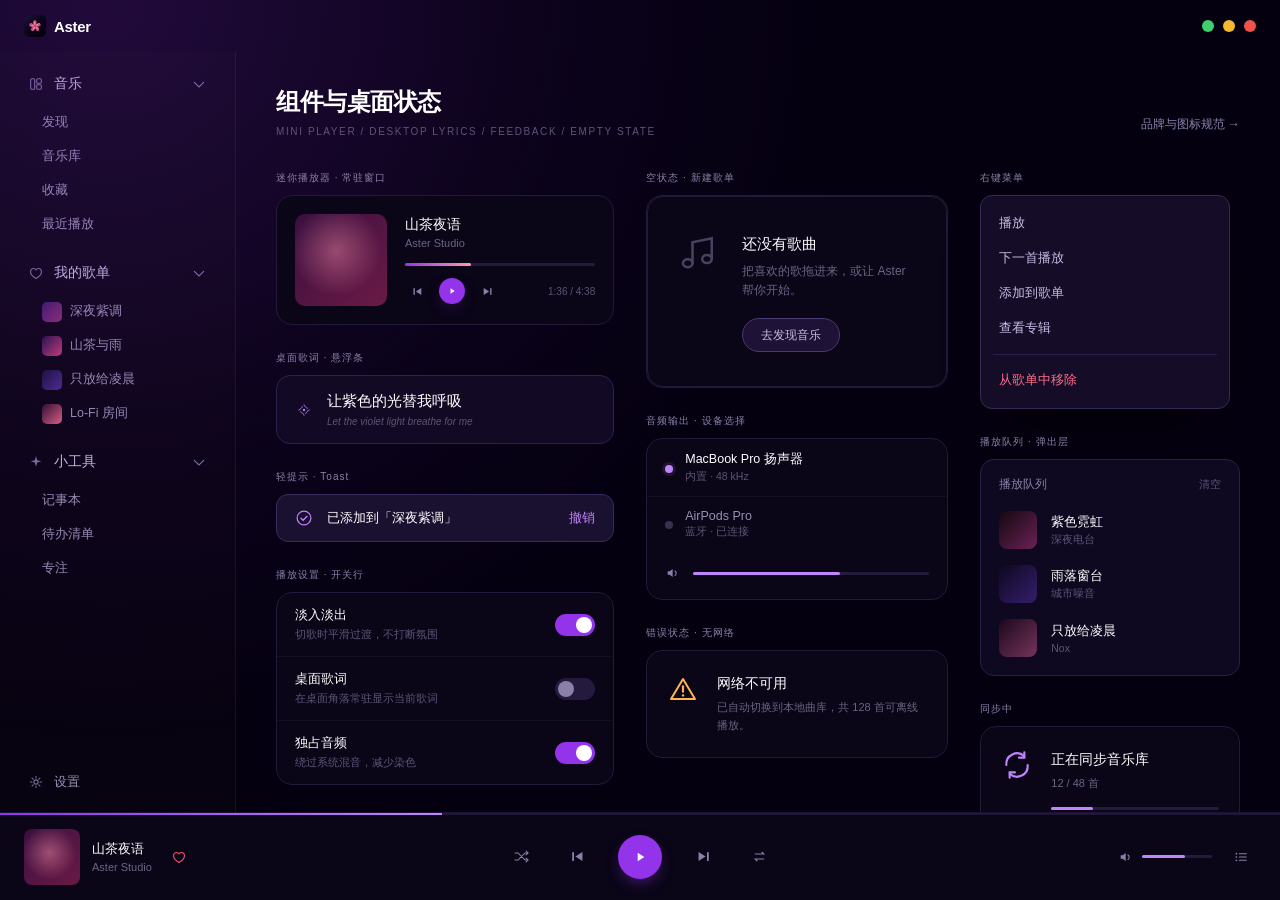
==== commit a6a782b0: "feat(design): 侧边栏改为两级导航 - 主功能（音乐 / 我的歌单 / 小工具）作为一级分组，子功能收进二级列表 - 分组可折叠、状态存 localStorage；当前页所在分组自动展开并" ====
--- a/Design/components.html
+++ b/Design/components.html
@@ -35,24 +35,46 @@
   <div class="body">
 
     <aside class="sidebar">
-      <nav class="nav">
-        <a href="index.html"><svg class="icon"><use href="#i-home"/></svg>发现</a>
-        <a href="playlist.html"><svg class="icon"><use href="#i-library"/></svg>音乐库</a>
-        <a href="playlist.html"><svg class="icon"><use href="#i-heart"/></svg>收藏</a>
-        <a href="playlist.html"><svg class="icon"><use href="#i-clock"/></svg>最近播放</a>
-      </nav>
-
-      <div class="side-sep"></div>
-
-      <div class="side-label">
-        我的歌单
-        <button aria-label="新建歌单"><svg class="icon" style="width:14px;height:14px"><use href="#i-plus"/></svg></button>
-      </div>
-      <div class="playlists">
-        <a href="playlist.html"><span class="pl-thumb" style="background:linear-gradient(135deg,#3A1A6B,#8B2D6B)"></span>深夜紫调</a>
-        <a href="playlist.html"><span class="pl-thumb" style="background:linear-gradient(135deg,#241046,#C33C71)"></span>山茶与雨</a>
-        <a href="playlist.html"><span class="pl-thumb" style="background:linear-gradient(135deg,#141033,#4B2A8F)"></span>只放给凌晨</a>
-        <a href="playlist.html"><span class="pl-thumb" style="background:linear-gradient(135deg,#2B0E2A,#E0617F)"></span>Lo-Fi 房间</a>
+
+      <div class="side-group" data-group="music">
+        <button class="side-main open" type="button">
+          <svg class="icon"><use href="#i-library"/></svg>
+          <span>音乐</span>
+          <svg class="icon side-caret"><use href="#i-back"/></svg>
+        </button>
+        <nav class="subnav">
+          <a href="index.html">发现</a>
+          <a href="playlist.html">音乐库</a>
+          <a href="playlist.html">收藏</a>
+          <a href="playlist.html">最近播放</a>
+        </nav>
+      </div>
+
+      <div class="side-group" data-group="playlists">
+        <button class="side-main open" type="button">
+          <svg class="icon"><use href="#i-heart"/></svg>
+          <span>我的歌单</span>
+          <svg class="icon side-caret"><use href="#i-back"/></svg>
+        </button>
+        <nav class="subnav">
+          <a href="playlist.html"><span class="pl-thumb" style="background:linear-gradient(135deg,#3A1A6B,#8B2D6B)"></span>深夜紫调</a>
+          <a href="playlist.html"><span class="pl-thumb" style="background:linear-gradient(135deg,#241046,#C33C71)"></span>山茶与雨</a>
+          <a href="playlist.html"><span class="pl-thumb" style="background:linear-gradient(135deg,#141033,#4B2A8F)"></span>只放给凌晨</a>
+          <a href="playlist.html"><span class="pl-thumb" style="background:linear-gradient(135deg,#2B0E2A,#E0617F)"></span>Lo-Fi 房间</a>
+        </nav>
+      </div>
+
+      <div class="side-group" data-group="tools">
+        <button class="side-main open" type="button">
+          <svg class="icon"><use href="#i-sparkle"/></svg>
+          <span>小工具</span>
+          <svg class="icon side-caret"><use href="#i-back"/></svg>
+        </button>
+        <nav class="subnav">
+          <a href="notes.html">记事本</a>
+          <a href="todos.html">待办清单</a>
+          <a href="focus.html">专注</a>
+        </nav>
       </div>
 
       <div class="side-bottom">
--- a/Design/styles.css
+++ b/Design/styles.css
@@ -141,57 +141,8 @@
   padding:12px 0 10px;
   overflow-y:auto;
 }
-.nav{ padding:0 16px; display:flex; flex-direction:column; gap:2px; }
-.nav a{
-  display:flex;
-  align-items:center;
-  gap:10px;
-  height:40px;
-  padding:0 12px;
-  border-radius:10px;
-  font-size:13.5px;
-  color:#9A90B4;
-  transition: background .16s var(--ease), color .16s var(--ease);
-}
-.nav a .icon{ width:16px; height:16px; flex:0 0 16px; color:#7A7099; transition: color .16s var(--ease); }
-.nav a:hover{ background: rgba(255,255,255,.03); color:#C9BCE4; }
-.nav a:hover .icon{ color:#9A90B4; }
-.nav a.active{ background:#191030; color:#fff; }
-.nav a.active .icon{ color: var(--purple-l); }
-
-.side-sep{ height:1px; background: var(--stroke-soft); margin:14px 20px; }
-
-.side-label{
-  display:flex;
-  align-items:center;
-  justify-content:space-between;
-  padding:0 20px;
-  margin-bottom:10px;
-  font-size:10px;
-  letter-spacing:.14em;
-  color:#7A7099;
-  font-weight:500;
-}
-.side-label button{ color:#5E5478; display:flex; transition: color .16s var(--ease); }
-.side-label button:hover{ color: var(--purple-l); }
-
-.playlists{ padding:0 20px; display:flex; flex-direction:column; gap:0; }
-.playlists a{
-  display:flex;
-  align-items:center;
-  gap:8px;
-  height:38px;
-  padding:0 8px;
-  margin:0 -8px;
-  border-radius:8px;
-  font-size:12.5px;
-  color:#9A90B4;
-  transition: background .16s var(--ease), color .16s var(--ease);
-}
-.playlists a:hover{ background: rgba(255,255,255,.03); color:#E8E2F5; }
-.playlists a.current{ background:#191030; color:#fff; }
 .pl-thumb{
-  width:22px; height:22px; border-radius:6px; flex:0 0 22px;
+  width:20px; height:20px; border-radius:5px; flex:0 0 20px;
 }
 
 .side-bottom{ margin-top:auto; padding:8px 16px 0; }
@@ -1110,7 +1061,7 @@
 /* ============================================================
    响应式
    ============================================================ */
-@media (max-width:1240px){
+@media (max-width:1219px){
   .cards{ grid-template-columns: repeat(4, minmax(0,1fr)); }
   .np-body{ gap:70px; padding:40px 60px; grid-template-columns: 360px minmax(0,1fr); }
   .np-left, .np-art{ width:360px; height:360px; }
@@ -1680,3 +1631,378 @@
   top:22px; right:24px;
   z-index:10;
 }
+
+/* ============================================================
+   08 小工具：记事本 / 待办 / 专注
+   ============================================================ */
+
+/* ---------- 首页工具条 ---------- */
+.tools{
+  display:grid;
+  grid-template-columns:repeat(3, minmax(0,1fr));
+  gap:14px;
+}
+.tool{
+  display:flex;
+  align-items:center;
+  gap:14px;
+  padding:15px 18px;
+  border-radius:var(--r-md);
+  border:1px solid #241A3E;
+  background-image:
+    radial-gradient(circle at 0% 0%, rgba(147,51,234,.14), transparent 58%),
+    linear-gradient(135deg,#0C0620,#080311);
+  transition: border-color .18s var(--ease), transform .18s var(--ease), background .18s var(--ease);
+}
+.tool:hover{
+  border-color:#4A3568;
+  transform:translateY(-2px);
+  background-image:
+    radial-gradient(circle at 0% 0%, rgba(147,51,234,.22), transparent 62%),
+    linear-gradient(135deg,#120A26,#0A0517);
+}
+.tool-ico{
+  width:38px; height:38px; border-radius:12px;
+  display:grid; place-items:center;
+  flex:0 0 38px;
+  color:var(--purple-l);
+  background:rgba(147,51,234,.12);
+  border:1px solid rgba(192,132,252,.18);
+}
+.tool-ico .icon{ width:18px; height:18px; }
+.tool-txt{ min-width:0; }
+.tool h4{ margin:0; font-size:13.5px; font-weight:600; letter-spacing:-.01em; }
+.tool p{
+  margin:4px 0 0;
+  font-size:11px;
+  color:#6C6484;
+  white-space:nowrap; overflow:hidden; text-overflow:ellipsis;
+}
+.tool-go{
+  margin-left:auto;
+  width:14px; height:14px;
+  flex:0 0 14px;
+  color:#4A4160;
+  transform:rotate(180deg);
+  transition: color .18s var(--ease), transform .18s var(--ease);
+}
+.tool:hover .tool-go{ color:var(--purple-l); transform:rotate(180deg) translateX(-2px); }
+
+/* ---------- 记事本 ---------- */
+.notes{
+  display:grid;
+  grid-template-columns:288px minmax(0,1fr);
+  gap:18px;
+  align-items:start;
+}
+.note-list{
+  display:flex;
+  flex-direction:column;
+  border:1px solid var(--stroke);
+  border-radius:var(--r-lg);
+  background:var(--card);
+  overflow:hidden;
+  max-height:500px;
+}
+.note-list-head{
+  display:flex; align-items:center; justify-content:space-between;
+  padding:14px 14px 12px;
+  border-bottom:1px solid var(--stroke-soft);
+}
+.note-list-head strong{ font-size:11.5px; font-weight:500; letter-spacing:.06em; color:#8B80A8; }
+.note-list-head .icon-btn{ width:26px; height:26px; }
+.note-list-head .icon-btn .icon{ width:14px; height:14px; }
+.note-list-body{ padding:6px; overflow-y:auto; }
+.note-item{
+  display:block;
+  padding:11px 12px;
+  border-radius:10px;
+  border:1px solid transparent;
+  transition: background .16s var(--ease), border-color .16s var(--ease);
+}
+.note-item:hover{ background:rgba(255,255,255,.03); }
+.note-item.on{ background:#191030; border-color:#2A1F44; }
+.note-item h4{ margin:0; font-size:13px; font-weight:500; }
+.note-item p{
+  margin:5px 0 0;
+  font-size:11px; color:#5E5478;
+  white-space:nowrap; overflow:hidden; text-overflow:ellipsis;
+}
+.note-item time{ display:block; margin-top:6px; font-size:10px; color:#3F3656; }
+.note-list-empty{ padding:26px 16px; text-align:center; font-size:11.5px; color:#4A4160; }
+
+.note-editor{
+  display:flex;
+  flex-direction:column;
+  min-height:500px;
+  padding:26px 30px 20px;
+  border:1px solid var(--stroke);
+  border-radius:var(--r-lg);
+  background-image:linear-gradient(180deg,#0A0517,#080311);
+}
+.note-title{
+  width:100%;
+  background:none; border:0; outline:0;
+  color:var(--text);
+  font-family:inherit;
+  font-size:22px; font-weight:600; letter-spacing:-.01em;
+  line-height:1.35;
+}
+.note-title::placeholder{ color:#3F3656; }
+.note-meta{
+  display:flex; align-items:center; gap:12px;
+  margin-top:10px;
+  font-size:10.5px; color:#5E5478;
+}
+.note-meta .spacer{ margin-left:auto; }
+.note-del{
+  background:none; border:0; cursor:pointer;
+  font-family:inherit; font-size:11px; color:#5E5478;
+  transition:color .16s var(--ease);
+}
+.note-del:hover{ color:var(--rose-soft); }
+.note-body{
+  flex:1;
+  width:100%;
+  min-height:320px;
+  margin-top:18px;
+  padding-top:18px;
+  border:0; border-top:1px solid var(--stroke-soft);
+  background:none; outline:0; resize:none;
+  color:#C9BCE4;
+  font-family:inherit;
+  font-size:13.5px; line-height:1.95;
+}
+.note-body::placeholder{ color:#3F3656; }
+.note-blank{
+  display:flex; flex-direction:column; align-items:center; justify-content:center;
+  gap:12px;
+  flex:1;
+  color:#4A4160;
+  font-size:12px;
+}
+.note-blank .icon{ width:34px; height:34px; }
+
+/* ---------- 待办清单 ---------- */
+.todo-grid{
+  display:grid;
+  grid-template-columns:minmax(0,1fr) 300px;
+  gap:18px;
+  align-items:start;
+}
+.todo-card{
+  min-width:0;
+  padding:18px 20px 12px;
+  border:1px solid var(--stroke);
+  border-radius:var(--r-lg);
+  background:var(--card);
+}
+.todo-input{ display:flex; gap:10px; margin-bottom:12px; }
+.todo-input input{
+  flex:1; min-width:0;
+  height:40px;
+  padding:0 14px;
+  border-radius:10px;
+  border:1px solid var(--field, #241A3E);
+  background:#120B22;
+  color:var(--text);
+  font-family:inherit; font-size:13px;
+  outline:0;
+  transition:border-color .16s var(--ease), background .16s var(--ease);
+}
+.todo-input input::placeholder{ color:#5E5478; }
+.todo-input input:focus{ border-color:rgba(147,51,234,.55); background:#150D28; }
+.todo-input .btn{ height:40px; padding:0 20px; border-radius:10px; }
+
+.todo{ display:flex; align-items:center; gap:12px; padding:11px 8px; border-radius:10px; transition:background .14s var(--ease); }
+.todo:hover{ background:rgba(255,255,255,.03); }
+.todo .ck{ align-items:center; cursor:pointer; flex:1; min-width:0; }
+.todo-text{ font-size:13px; color:#E8E2F5; overflow:hidden; text-overflow:ellipsis; }
+.todo.done .todo-text{ color:#5E5478; text-decoration:line-through; }
+.todo-time{ font-size:10px; color:#3F3656; flex:0 0 auto; }
+.todo-del{
+  width:24px; height:24px; flex:0 0 24px;
+  display:grid; place-items:center;
+  border-radius:12px;
+  color:#5E5478;
+  opacity:0;
+  transition:opacity .14s var(--ease), background .14s var(--ease), color .14s var(--ease);
+}
+.todo:hover .todo-del{ opacity:1; }
+.todo-del:hover{ background:rgba(255,77,109,.12); color:var(--rose-soft); }
+.todo-del .icon{ width:12px; height:12px; transform:rotate(45deg); }
+.todo-foot{
+  display:flex; align-items:center; justify-content:space-between;
+  margin-top:8px; padding-top:12px;
+  border-top:1px solid var(--stroke-soft);
+  font-size:11px; color:#5E5478;
+}
+.todo-foot .link{ color:#8B80A8; cursor:pointer; transition:color .16s var(--ease); }
+.todo-foot .link:hover{ color:var(--purple-l); }
+.filters{ display:flex; gap:6px; }
+.chip{
+  height:26px; padding:0 12px;
+  border-radius:13px;
+  border:1px solid transparent;
+  font-size:11.5px; color:#8B80A8;
+  transition:background .16s var(--ease), border-color .16s var(--ease), color .16s var(--ease);
+}
+.chip:hover{ color:#C9BCE4; }
+.chip.on{ background:#191030; border-color:#2A1F44; color:#fff; }
+.todo-empty{
+  padding:40px 16px;
+  text-align:center;
+  font-size:12px; color:#4A4160;
+}
+
+/* ---------- 专注 ---------- */
+.focus-grid{
+  display:grid;
+  grid-template-columns:minmax(0,1fr) 320px;
+  gap:18px;
+  align-items:start;
+}
+.focus-card{
+  display:flex; flex-direction:column; align-items:center; justify-content:center;
+  gap:6px;
+  min-height:540px;
+  padding:30px;
+  border:1px solid var(--stroke);
+  border-radius:var(--r-xl);
+  background-image:
+    radial-gradient(circle at 50% 44%, rgba(147,51,234,.16), transparent 62%),
+    linear-gradient(180deg,#0A0517,#070310);
+}
+.ring{ position:relative; width:260px; height:260px; }
+.ring svg{ width:100%; height:100%; transform:rotate(-90deg); }
+.ring circle{ fill:none; stroke-width:6; }
+.ring .track{ stroke:#1B1230; }
+.ring .fill{
+  stroke:url(#ringGrad);
+  stroke-linecap:round;
+  stroke-dasharray:653.45;
+  transition:stroke-dashoffset .45s linear;
+}
+.ring-center{
+  position:absolute; inset:0;
+  display:grid; place-content:center; text-align:center;
+}
+.ring-time{
+  font-size:52px; font-weight:700; letter-spacing:-.02em;
+  font-variant-numeric:tabular-nums;
+  line-height:1;
+}
+.ring-state{
+  margin-top:10px;
+  font-size:10.5px; letter-spacing:.18em; font-weight:500;
+  color:#8B80A8;
+}
+.presets{ display:flex; gap:8px; margin-top:26px; }
+.preset{
+  height:30px; padding:0 14px;
+  border-radius:15px;
+  border:1px solid #241A3E;
+  font-size:11.5px; color:#8B80A8;
+  transition:background .16s var(--ease), border-color .16s var(--ease), color .16s var(--ease);
+}
+.preset:hover{ color:#C9BCE4; border-color:#3A2F55; }
+.preset.on{ background:#191030; border-color:#4A3568; color:#fff; }
+.focus-actions{ display:flex; gap:12px; margin-top:22px; }
+.focus-side{ display:flex; flex-direction:column; gap:14px; }
+.stat-card{
+  padding:18px 20px;
+  border:1px solid var(--stroke);
+  border-radius:var(--r-md);
+  background:var(--card);
+}
+.stat-card h4{
+  margin:0 0 2px;
+  font-size:11.5px; font-weight:500; letter-spacing:.06em; color:#8B80A8;
+}
+.stat-row{ display:flex; align-items:baseline; gap:8px; padding:12px 0; }
+.stat-row + .stat-row{ border-top:1px solid rgba(255,255,255,.04); }
+.stat-num{ font-size:26px; font-weight:600; font-variant-numeric:tabular-nums; letter-spacing:-.02em; }
+.stat-unit{ font-size:11px; color:#5E5478; }
+.stat-label{ margin-left:auto; font-size:11px; color:#5E5478; }
+.focus-tip{
+  display:flex; gap:14px;
+  padding:18px 20px;
+  border-radius:var(--r-md);
+  border:1px solid #241A3E;
+  background:linear-gradient(135deg,#0C0620,#080311);
+}
+.focus-tip .icon{ width:18px; height:18px; color:#C084FC; flex:0 0 18px; margin-top:2px; }
+.focus-tip p{ margin:0; font-size:11.5px; line-height:1.7; color:#6C6484; }
+.focus-tip strong{ display:block; font-size:12.5px; font-weight:500; color:#E8E2F5; margin-bottom:4px; }
+
+@media (max-width:1180px){
+  .notes{ grid-template-columns:240px minmax(0,1fr); }
+  .focus-grid{ grid-template-columns:minmax(0,1fr) 280px; }
+}
+@media (max-width:1040px){
+  .tools{ grid-template-columns:1fr; }
+  .notes, .focus-grid, .todo-grid{ grid-template-columns:1fr; }
+}
+
+/* ============================================================
+   09 侧边栏：两级导航（主功能 → 子功能）
+   ============================================================ */
+.side-group{ display:flex; flex-direction:column; }
+.side-main{
+  display:flex; align-items:center; gap:10px;
+  height:40px;
+  margin:0 16px;
+  padding:0 12px;
+  border:0; border-radius:10px;
+  background:none;
+  font-family:inherit;
+  font-size:13.5px;
+  color:#C9BCE4;
+  text-align:left;
+  cursor:pointer;
+  transition:background .16s var(--ease), color .16s var(--ease);
+}
+.side-main:hover{ background:rgba(255,255,255,.03); }
+.side-main .icon{ width:16px; height:16px; flex:0 0 16px; color:#7A7099; }
+.side-caret{
+  margin-left:auto;
+  width:12px; height:12px; flex:0 0 12px;
+  color:#4A4160;
+  transform:rotate(180deg);
+  transition:transform .2s var(--ease), color .16s var(--ease);
+}
+.side-main.open .side-caret{ transform:rotate(-90deg); }
+.side-main:hover .side-caret{ color:#8B80A8; }
+
+.subnav{
+  display:flex;
+  flex-direction:column;
+  gap:1px;
+  padding:2px 16px 4px;
+}
+.subnav[hidden]{ display:none; }
+.subnav a{
+  position:relative;
+  display:flex;
+  align-items:center;
+  gap:8px;
+  height:33px;
+  padding:0 10px 0 26px;
+  border-radius:8px;
+  font-size:12.5px;
+  color:#9A90B4;
+  transition:background .16s var(--ease), color .16s var(--ease);
+}
+.subnav a:hover{ background:rgba(255,255,255,.03); color:#E8E2F5; }
+.subnav a.active{ background:#191030; color:#fff; }
+.subnav a.active::before{
+  content:"";
+  position:absolute; left:10px; top:50%;
+  width:3px; height:14px; margin-top:-7px;
+  border-radius:2px;
+  background:var(--purple-l);
+}
+.subnav .pl-thumb{ width:20px; height:20px; border-radius:5px; flex:0 0 20px; }
+.side-group.current .side-main{ color:#fff; }
+.side-group.current .side-main .icon{ color:var(--purple-l); }
+.side-group + .side-group{ margin-top:8px; }
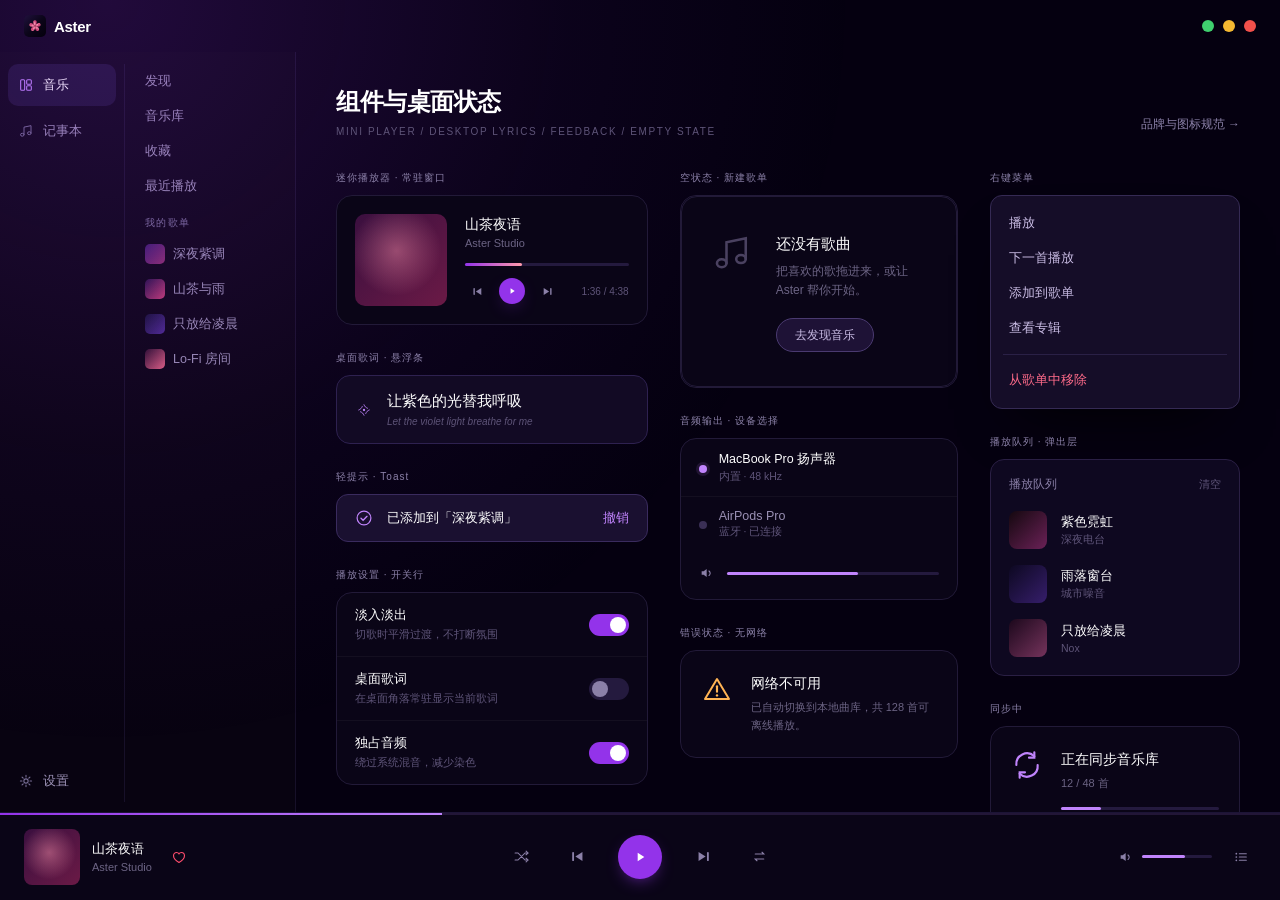
==== commit b53a93cf: "feat(design): 侧边栏改为主功能 + 右侧二级菜单 - 一级菜单只保留「音乐 / 记事本」，设置固定在底部 - 点击一级在右侧切换对应的二级列表：   音乐 → 发现 / 音乐库 / 收藏" ====
--- a/Design/components.html
+++ b/Design/components.html
@@ -36,49 +36,34 @@
 
     <aside class="sidebar">
 
-      <div class="side-group" data-group="music">
-        <button class="side-main open" type="button">
-          <svg class="icon"><use href="#i-library"/></svg>
-          <span>音乐</span>
-          <svg class="icon side-caret"><use href="#i-back"/></svg>
-        </button>
-        <nav class="subnav">
-          <a href="index.html">发现</a>
-          <a href="playlist.html">音乐库</a>
-          <a href="playlist.html">收藏</a>
-          <a href="playlist.html">最近播放</a>
-        </nav>
-      </div>
-
-      <div class="side-group" data-group="playlists">
-        <button class="side-main open" type="button">
-          <svg class="icon"><use href="#i-heart"/></svg>
-          <span>我的歌单</span>
-          <svg class="icon side-caret"><use href="#i-back"/></svg>
-        </button>
-        <nav class="subnav">
-          <a href="playlist.html"><span class="pl-thumb" style="background:linear-gradient(135deg,#3A1A6B,#8B2D6B)"></span>深夜紫调</a>
-          <a href="playlist.html"><span class="pl-thumb" style="background:linear-gradient(135deg,#241046,#C33C71)"></span>山茶与雨</a>
-          <a href="playlist.html"><span class="pl-thumb" style="background:linear-gradient(135deg,#141033,#4B2A8F)"></span>只放给凌晨</a>
-          <a href="playlist.html"><span class="pl-thumb" style="background:linear-gradient(135deg,#2B0E2A,#E0617F)"></span>Lo-Fi 房间</a>
-        </nav>
-      </div>
-
-      <div class="side-group" data-group="tools">
-        <button class="side-main open" type="button">
-          <svg class="icon"><use href="#i-sparkle"/></svg>
-          <span>小工具</span>
-          <svg class="icon side-caret"><use href="#i-back"/></svg>
-        </button>
-        <nav class="subnav">
-          <a href="notes.html">记事本</a>
-          <a href="todos.html">待办清单</a>
-          <a href="focus.html">专注</a>
-        </nav>
-      </div>
-
-      <div class="side-bottom">
-        <a href="settings.html"><svg class="icon"><use href="#i-settings"/></svg>设置</a>
+      <nav class="rail">
+        <button class="rail-item on" type="button" data-section="music">
+          <svg class="icon"><use href="#i-library"/></svg><span>音乐</span>
+        </button>
+        <button class="rail-item" type="button" data-section="notes">
+          <svg class="icon"><use href="#i-note"/></svg><span>记事本</span>
+        </button>
+        <a class="rail-item rail-bottom" href="settings.html">
+          <svg class="icon"><use href="#i-settings"/></svg><span>设置</span>
+        </a>
+      </nav>
+
+      <div class="subpanel" data-section="music">
+        <a href="index.html">发现</a>
+        <a href="playlist.html">音乐库</a>
+        <a href="playlist.html">收藏</a>
+        <a href="playlist.html">最近播放</a>
+        <div class="sub-label">我的歌单</div>
+        <a href="playlist.html"><span class="pl-thumb" style="background:linear-gradient(135deg,#3A1A6B,#8B2D6B)"></span>深夜紫调</a>
+        <a href="playlist.html"><span class="pl-thumb" style="background:linear-gradient(135deg,#241046,#C33C71)"></span>山茶与雨</a>
+        <a href="playlist.html"><span class="pl-thumb" style="background:linear-gradient(135deg,#141033,#4B2A8F)"></span>只放给凌晨</a>
+        <a href="playlist.html"><span class="pl-thumb" style="background:linear-gradient(135deg,#2B0E2A,#E0617F)"></span>Lo-Fi 房间</a>
+      </div>
+
+      <div class="subpanel" data-section="notes" hidden>
+        <a href="notes.html">笔记</a>
+        <a href="todos.html">待办清单</a>
+        <a href="focus.html">专注</a>
       </div>
     </aside>
 
--- a/Design/styles.css
+++ b/Design/styles.css
@@ -132,14 +132,14 @@
    侧边栏
    ============================================================ */
 .sidebar{
-  width:236px;
-  flex:0 0 236px;
+  width:296px;
+  flex:0 0 296px;
   background: var(--panel);
   border-right:1px solid var(--stroke-soft);
   display:flex;
-  flex-direction:column;
+  flex-direction:row;
   padding:12px 0 10px;
-  overflow-y:auto;
+  overflow:hidden;
 }
 .pl-thumb{
   width:20px; height:20px; border-radius:5px; flex:0 0 20px;
@@ -1945,64 +1945,76 @@
 }
 
 /* ============================================================
-   09 侧边栏：两级导航（主功能 → 子功能）
+   09 侧边栏：一级菜单（音乐 / 记事本）+ 右侧二级菜单
    ============================================================ */
-.side-group{ display:flex; flex-direction:column; }
-.side-main{
-  display:flex; align-items:center; gap:10px;
-  height:40px;
-  margin:0 16px;
-  padding:0 12px;
-  border:0; border-radius:10px;
+.rail{
+  width:124px;
+  flex:0 0 124px;
+  display:flex;
+  flex-direction:column;
+  gap:4px;
+  padding:0 8px;
+  overflow-y:auto;
+}
+.rail-item{
+  display:flex;
+  align-items:center;
+  gap:9px;
+  height:42px;
+  padding:0 10px;
+  border:0;
+  border-radius:10px;
   background:none;
   font-family:inherit;
-  font-size:13.5px;
-  color:#C9BCE4;
+  font-size:13px;
+  color:#9A90B4;
   text-align:left;
   cursor:pointer;
   transition:background .16s var(--ease), color .16s var(--ease);
 }
-.side-main:hover{ background:rgba(255,255,255,.03); }
-.side-main .icon{ width:16px; height:16px; flex:0 0 16px; color:#7A7099; }
-.side-caret{
-  margin-left:auto;
-  width:12px; height:12px; flex:0 0 12px;
-  color:#4A4160;
-  transform:rotate(180deg);
-  transition:transform .2s var(--ease), color .16s var(--ease);
-}
-.side-main.open .side-caret{ transform:rotate(-90deg); }
-.side-main:hover .side-caret{ color:#8B80A8; }
-
-.subnav{
+.rail-item .icon{ width:16px; height:16px; flex:0 0 16px; color:#7A7099; transition:color .16s var(--ease); }
+.rail-item:hover{ background:rgba(255,255,255,.03); color:#C9BCE4; }
+.rail-item:hover .icon{ color:#9A90B4; }
+.rail-item.on{ background:#191030; color:#fff; }
+.rail-item.on .icon{ color:var(--purple-l); }
+.rail-bottom{ margin-top:auto; }
+
+.subpanel{
+  flex:1;
+  min-width:0;
   display:flex;
   flex-direction:column;
   gap:1px;
-  padding:2px 16px 4px;
-}
-.subnav[hidden]{ display:none; }
-.subnav a{
-  position:relative;
+  padding:0 10px;
+  border-left:1px solid var(--stroke-soft);
+  overflow-y:auto;
+}
+.subpanel[hidden]{ display:none; }
+.subpanel a{
   display:flex;
   align-items:center;
   gap:8px;
-  height:33px;
-  padding:0 10px 0 26px;
+  height:34px;
+  padding:0 10px;
   border-radius:8px;
   font-size:12.5px;
   color:#9A90B4;
-  transition:background .16s var(--ease), color .16s var(--ease);
-}
-.subnav a:hover{ background:rgba(255,255,255,.03); color:#E8E2F5; }
-.subnav a.active{ background:#191030; color:#fff; }
-.subnav a.active::before{
-  content:"";
-  position:absolute; left:10px; top:50%;
-  width:3px; height:14px; margin-top:-7px;
-  border-radius:2px;
-  background:var(--purple-l);
-}
-.subnav .pl-thumb{ width:20px; height:20px; border-radius:5px; flex:0 0 20px; }
-.side-group.current .side-main{ color:#fff; }
-.side-group.current .side-main .icon{ color:var(--purple-l); }
-.side-group + .side-group{ margin-top:8px; }
+  transition:background .16s var(--ease), color .16s var(--ease), box-shadow .16s var(--ease);
+}
+.subpanel a:hover{ background:rgba(255,255,255,.03); color:#E8E2F5; }
+.subpanel a.on{ background:#191030; color:#fff; box-shadow:inset 2px 0 0 var(--purple-l); }
+.subpanel a.current{ color:#fff; }
+.sub-label{
+  padding:12px 10px 6px;
+  font-size:10px;
+  letter-spacing:.14em;
+  color:#7A7099;
+}
+.subpanel .pl-thumb{ width:20px; height:20px; border-radius:5px; flex:0 0 20px; }
+
+/* 切换一级菜单时，右侧二级菜单轻微滑入 */
+.subpanel:not([hidden]){ animation: sub-in .18s var(--ease); }
+@keyframes sub-in{
+  from{ opacity:0; transform:translateX(-6px); }
+  to{ opacity:1; transform:none; }
+}
